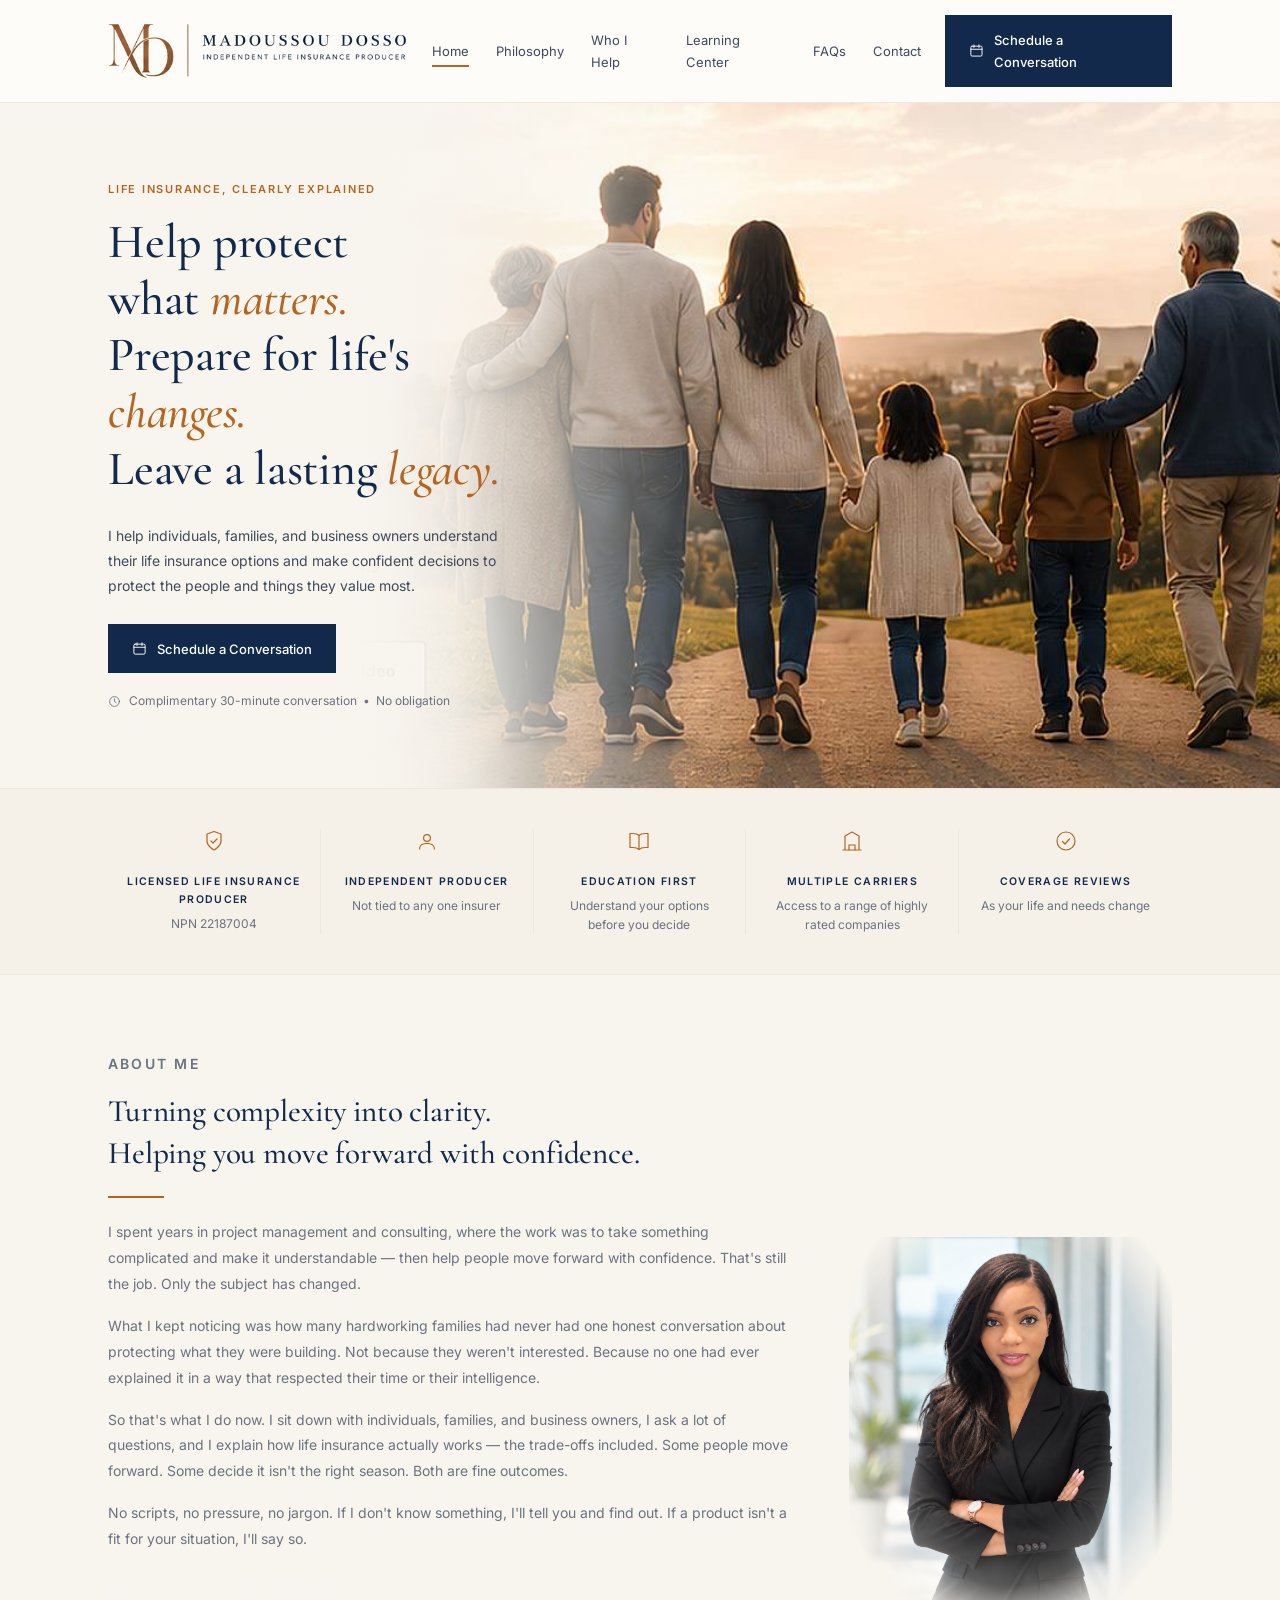
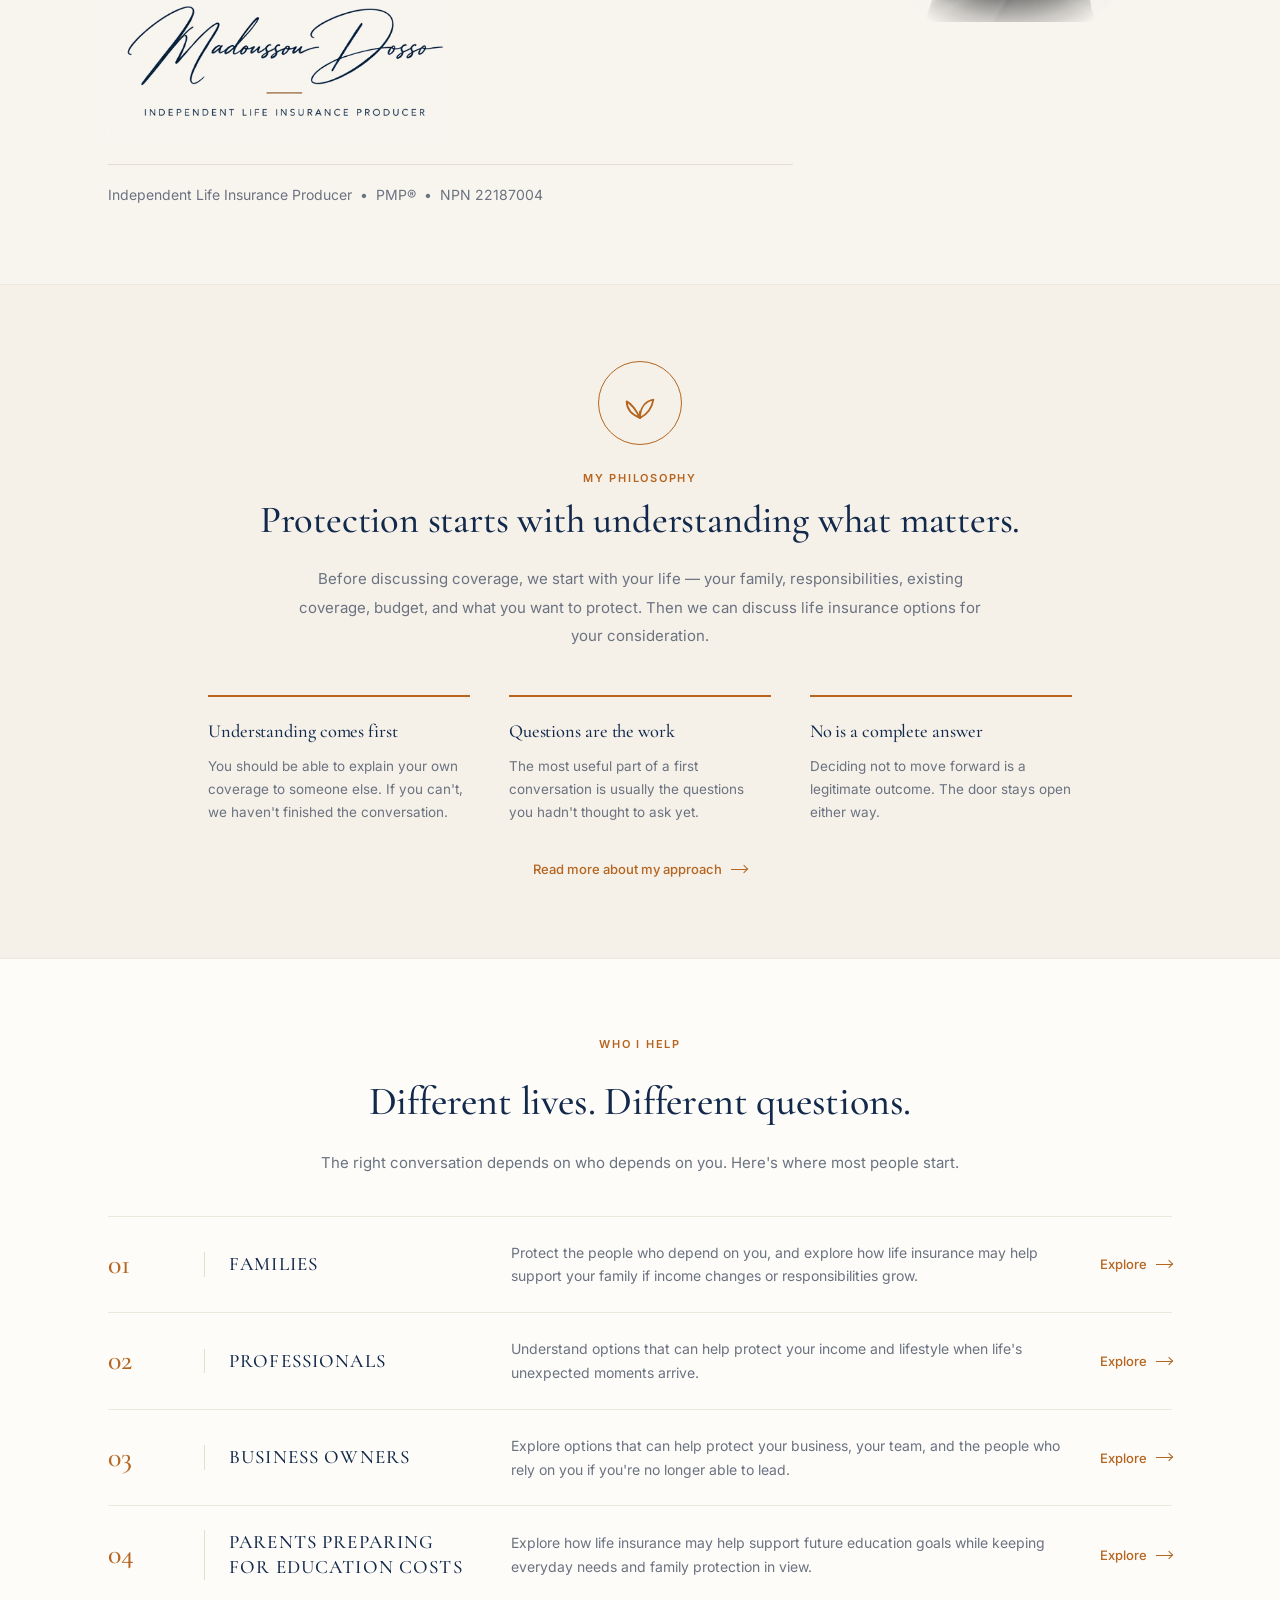
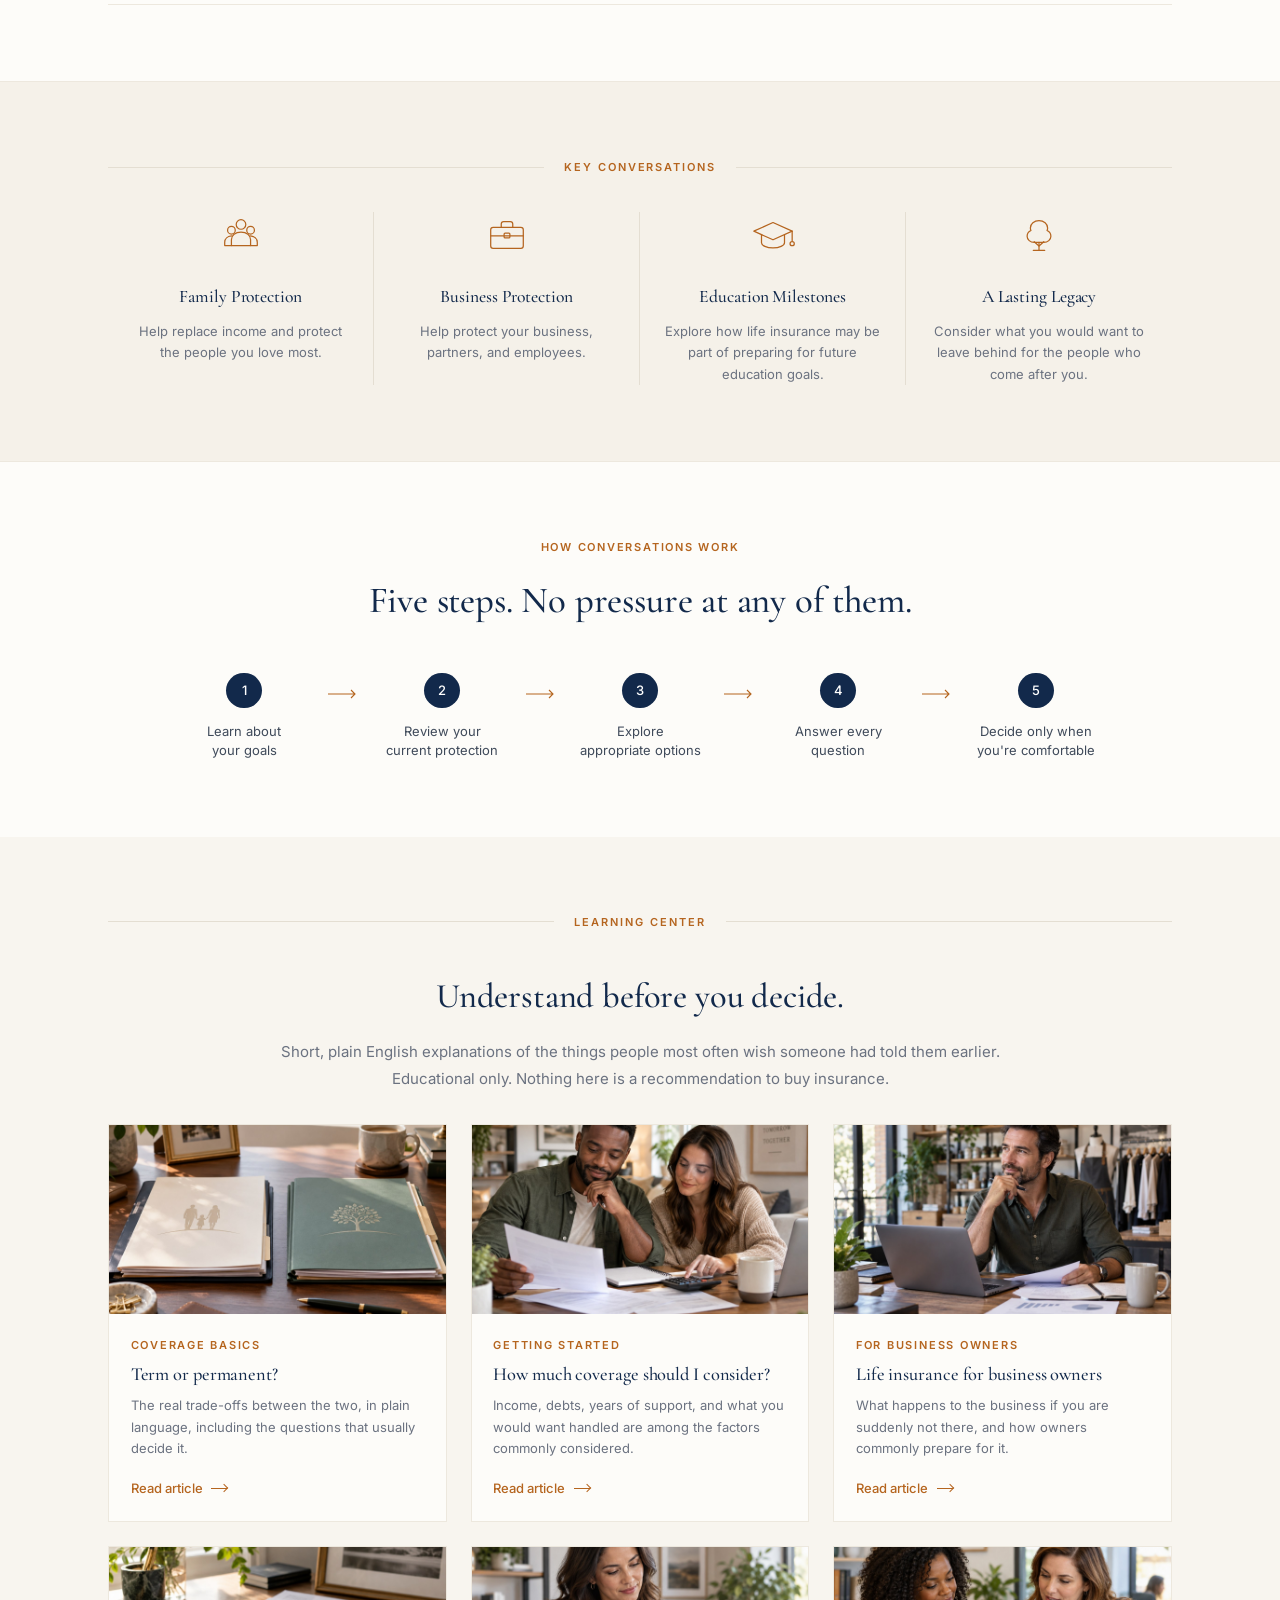
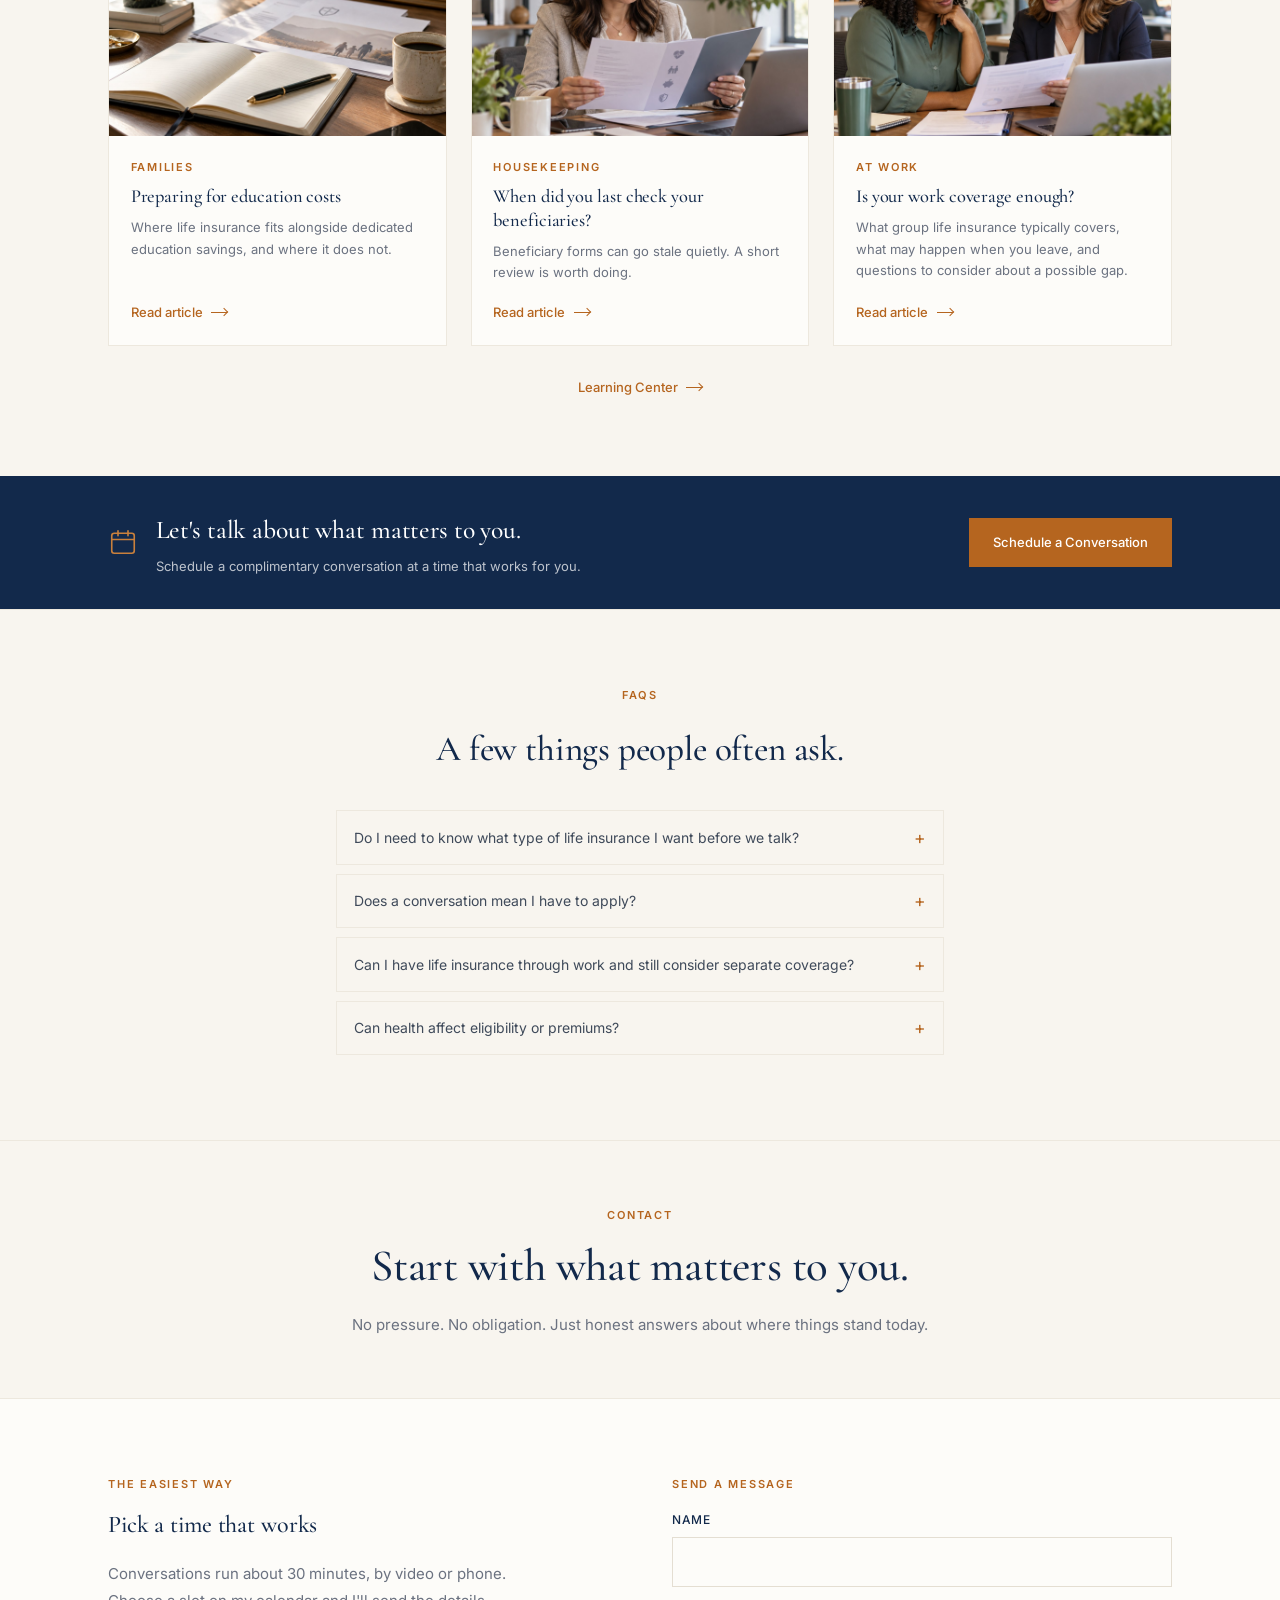
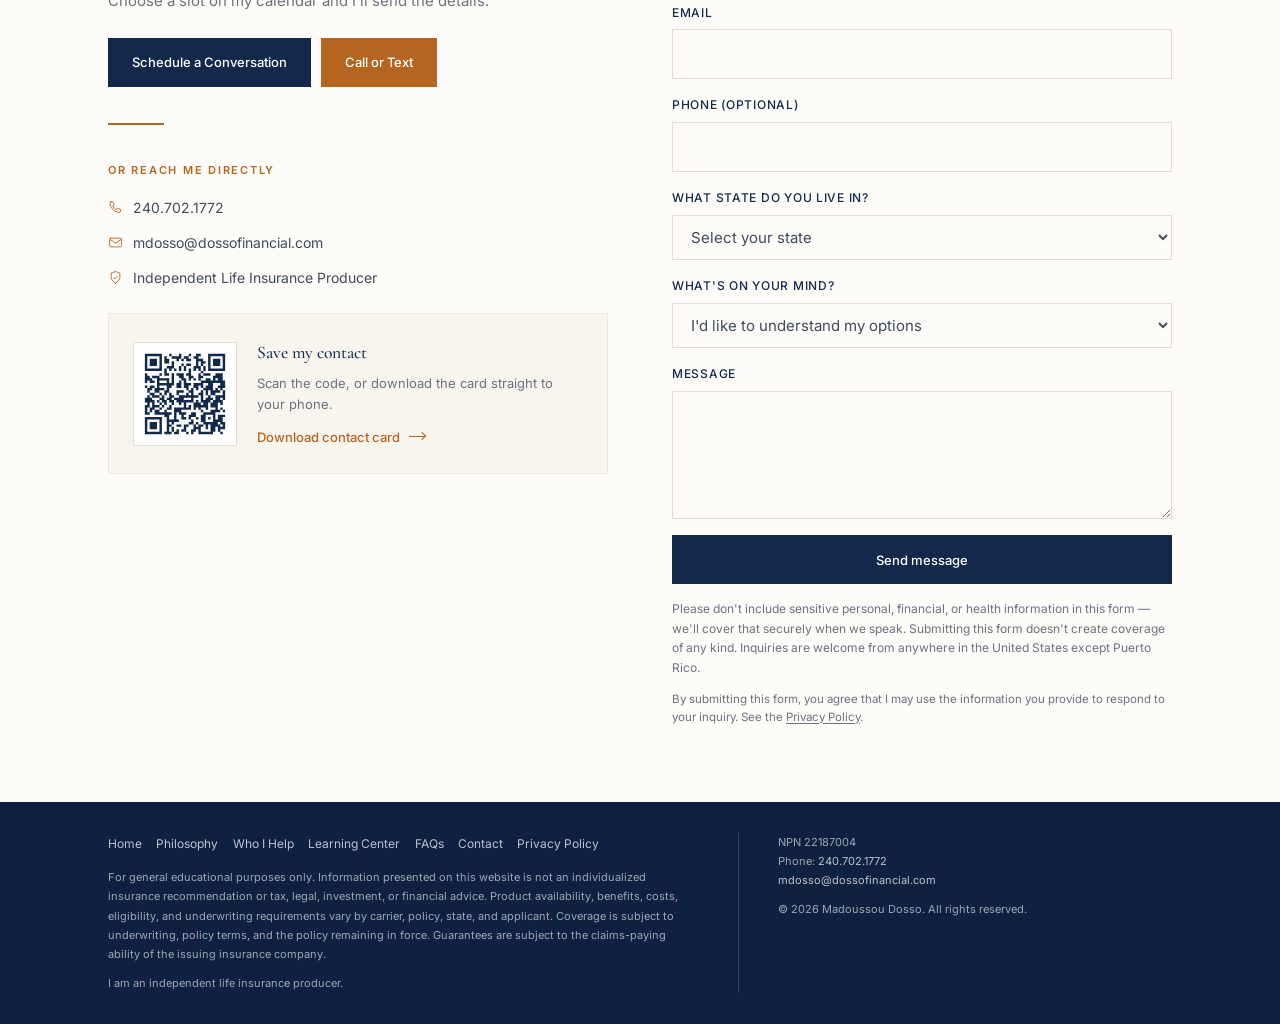
==== index.html @ ab8f0cbb "Publish finalized Dosso Financial site" ====
<!DOCTYPE html>

<html lang="en">
<head>
<meta charset="utf-8"/>
<meta content="width=device-width, initial-scale=1" name="viewport"/>
<title>Madoussou Dosso — Independent Life Insurance Producer</title>
<meta content="Life insurance, clearly explained. Helping individuals, families, and business owners understand their options." name="description"/>
<link href="https://dossofinancial.com/" rel="canonical"/>
<meta content="website" property="og:type"/>
<meta content="Madoussou Dosso — Independent Life Insurance Producer" property="og:title"/>
<meta content="Life insurance, clearly explained. Helping individuals, families, and business owners understand their options." property="og:description"/>
<meta content="https://dossofinancial.com/" property="og:url"/>
<meta content="summary_large_image" name="twitter:card"/>
<link href="https://fonts.googleapis.com" rel="preconnect"/>
<link crossorigin="" href="https://fonts.gstatic.com" rel="preconnect"/>
<link href="https://fonts.googleapis.com/css2?family=Cormorant+Garamond:wght@300;400;500;600&amp;family=Inter:wght@300;400;500;600&amp;display=swap" rel="stylesheet"/>
<style>:root{
  --navy:#12294B; --navy-deep:#0E2140; --navy-soft:#1B3A66;
  --copper:#B5651F; --copper-light:#C9803C; --copper-tint:#F6EDE3;
  --cream:#FDFCF9; --cream-warm:#F8F5EF; --band:#F5F1E9;
  --border:#E4DED2; --border-soft:#EDE8DE;
  --ink:#3F4A5A; --muted:#6B7280;
  --serif:"Cormorant Garamond",Georgia,serif;
  --sans:"Inter",-apple-system,BlinkMacSystemFont,"Segoe UI",Helvetica,Arial,sans-serif;
  --maxw:1160px; --gutter:clamp(1.25rem,4.5vw,3rem);
  --sec:clamp(3rem,6vw,4.75rem);
  --ease:cubic-bezier(.22,.61,.36,1);
}
*,*::before,*::after{box-sizing:border-box}
html{scroll-behavior:smooth;-webkit-text-size-adjust:100%}
body{margin:0;background:var(--cream);color:var(--ink);font-family:var(--sans);
  font-size:15px;line-height:1.7;-webkit-font-smoothing:antialiased;overflow-x:hidden}
img{max-width:100%;display:block}
a{color:inherit;text-decoration:none}
p{margin:0}ul{margin:0;padding:0;list-style:none}
h1,h2,h3{margin:0;font-family:var(--serif);color:var(--navy);font-weight:500;letter-spacing:-.005em}
button{font:inherit;cursor:pointer;border:0;background:none;color:inherit}
.wrap{max-width:var(--maxw);margin:0 auto;padding-inline:var(--gutter)}
.section{padding-block:var(--sec)}
.skip{position:absolute;left:-9999px;z-index:200;background:var(--navy);color:#fff;padding:.85rem 1.25rem;font-size:.85rem}
.skip:focus{left:1rem;top:1rem}
:focus-visible{outline:2px solid var(--copper);outline-offset:3px}

.eyebrow{font-size:.6875rem;font-weight:600;letter-spacing:.16em;text-transform:uppercase;color:var(--copper)}
.eyebrow--c{display:block;text-align:center}
.rule{width:56px;height:2px;background:var(--copper);border:0;margin:1.35rem 0}
.rule--c{margin-inline:auto}
.rule--sm{width:26px;height:1px;margin:.8rem auto .9rem;background:var(--border)}
.lede{color:var(--muted);font-size:.9375rem;line-height:1.8}

.btn{display:inline-flex;align-items:center;justify-content:center;gap:.65rem;padding:.85rem 1.5rem;
  font-size:.8125rem;font-weight:500;transition:background .28s var(--ease),color .28s var(--ease)}
.btn--navy{background:var(--navy);color:#fff}
.btn--navy:hover{background:var(--navy-soft)}
.btn--light{background:var(--cream);color:var(--navy)}
.btn--light:hover{background:#fff}
.btn .arw,.tlink .arw{width:16px;height:1px;background:currentColor;position:relative;transition:width .3s var(--ease)}
.btn .arw::after,.tlink .arw::after{content:"";position:absolute;right:0;top:-3px;width:6px;height:6px;
  border-top:1px solid currentColor;border-right:1px solid currentColor;transform:rotate(45deg)}
.btn:hover .arw{width:24px}
.tlink{display:inline-flex;align-items:center;gap:.55rem;color:var(--copper);font-size:.8125rem;font-weight:500}
.tlink:hover .arw{width:26px}

/* HEADER */
.header{position:sticky;top:0;z-index:100;background:rgba(253,252,249,.95);
  backdrop-filter:saturate(180%) blur(12px);border-bottom:1px solid var(--border-soft)}
.header__inner{display:flex;align-items:center;justify-content:space-between;gap:1.5rem;padding-block:.95rem}
.brand{display:flex;align-items:center;gap:.8rem}
.brand__mark{font-family:var(--serif);font-weight:300;font-size:2.6rem;line-height:.86;
  display:inline-flex;align-items:baseline;color:var(--copper)}
.brand__mark span:last-child{margin-left:-.30em}
.brand__name{font-family:var(--serif);font-size:1.0625rem;font-weight:600;letter-spacing:.1em;
  text-transform:uppercase;color:var(--navy);display:block;line-height:1.15}
.brand__role{font-size:.5rem;letter-spacing:.15em;text-transform:uppercase;color:var(--muted);margin-top:.28rem;display:block}
.brand--selected{display:flex;align-items:center;flex:0 0 auto}
.brand--selected img{width:300px;max-width:31vw;height:auto}

.nav{display:flex;align-items:center;gap:1.7rem}
.nav a{font-size:.8125rem;color:var(--ink);padding-block:.3rem;position:relative}
.nav a::after{content:"";position:absolute;left:0;bottom:0;height:2px;width:0;background:var(--copper);transition:width .28s var(--ease)}
.nav a:hover::after,.nav a[aria-current="page"]::after{width:100%}
.burger{display:none;width:42px;height:42px;align-items:center;justify-content:center}
.burger span{display:block;width:20px;height:1px;background:var(--navy);position:relative}
.burger span::before,.burger span::after{content:"";position:absolute;left:0;width:20px;height:1px;
  background:var(--navy);transition:transform .3s var(--ease),top .3s var(--ease)}
.burger span::before{top:-6px}.burger span::after{top:6px}
.burger[aria-expanded="true"] span{background:transparent}
.burger[aria-expanded="true"] span::before{top:0;transform:rotate(45deg)}
.burger[aria-expanded="true"] span::after{top:0;transform:rotate(-45deg)}
.mobilenav{display:none;padding:1rem var(--gutter) 1.75rem;border-top:1px solid var(--border-soft);background:var(--cream)}
.mobilenav.is-open{display:block}
.mobilenav a{display:block;padding:.8rem 0;border-bottom:1px solid var(--border-soft);font-size:.95rem}
.mobilenav .btn{width:100%;margin-top:1.25rem}

/* HERO */
.hero__inner{max-width:var(--maxw);margin:0 auto;padding:clamp(2.5rem,5vw,4rem) var(--gutter);
  display:grid;grid-template-columns:minmax(0,1fr) minmax(0,1fr);gap:clamp(2rem,4vw,3.5rem);align-items:center}
.hero h1{font-size:clamp(2.15rem,4.2vw,3.05rem);line-height:1.2;font-weight:500;margin-top:1.15rem}
.hero p{color:var(--muted);font-size:.9375rem;line-height:1.8;max-width:32rem}
.hero p + p{margin-top:1rem}
.hero__note{font-size:.75rem;color:var(--muted);margin-top:.9rem}
.hero__media{aspect-ratio:7/5;overflow:hidden;background:var(--band)}
.hero__media img{width:100%;height:100%;object-fit:cover}

/* TRUST STRIP (from the earlier design) */
.trust{background:var(--band);border-block:1px solid var(--border-soft)}
.trust__grid{display:grid;grid-template-columns:repeat(5,1fr);padding-block:clamp(1.75rem,3.5vw,2.5rem)}
.trust__i{text-align:center;padding-inline:1.1rem;border-right:1px solid var(--border-soft)}
.trust__i:last-child{border-right:0}
.trust__i svg{margin:0 auto .75rem;stroke:var(--copper)}
.trust__i h3{font-family:var(--sans);font-size:.6563rem;font-weight:600;letter-spacing:.13em;
  text-transform:uppercase;color:var(--navy);margin-bottom:.4rem}
.trust__i p{font-size:.75rem;color:var(--muted);line-height:1.55}

/* PHILOSOPHY BAND */
.philband{background:var(--band);border-block:1px solid var(--border-soft)}
.philband__inner{display:grid;grid-template-columns:auto minmax(0,1fr) minmax(0,1.15fr);
  gap:clamp(1.25rem,3vw,2.5rem);align-items:center;padding-block:clamp(2rem,4vw,2.75rem)}
.philband__badge{width:74px;height:74px;border:1px solid var(--copper);border-radius:50%;display:grid;place-items:center;flex:none}
.philband__badge svg{stroke:var(--copper)}
.philband h2{font-size:clamp(1.35rem,2.4vw,1.7rem);line-height:1.3}
.philband p{font-size:.875rem;color:var(--ink);line-height:1.75}

/* NUMBERED ROWS */
.rows{text-align:left}
.row{display:grid;grid-template-columns:4.5rem minmax(0,1fr) minmax(0,2fr) auto;gap:1.5rem;
  align-items:center;padding-block:1.5rem;border-top:1px solid var(--border-soft)}
.row:last-child{border-bottom:1px solid var(--border-soft)}
.row__n{font-family:var(--serif);font-size:1.75rem;color:var(--copper);font-weight:500}
.row__t{font-family:var(--serif);font-size:1.1875rem;color:var(--navy);letter-spacing:.06em;
  text-transform:uppercase;font-weight:500;padding-left:1.5rem;border-left:1px solid var(--border);line-height:1.3}
.row__d{font-size:.875rem;color:var(--muted);line-height:1.7}

/* SOLUTION CARDS */
.cards{display:grid;gap:1px;background:var(--border-soft);border:1px solid var(--border-soft)}
.cards--3{grid-template-columns:repeat(3,1fr)}
.cards--4{grid-template-columns:repeat(4,1fr)}
.card{background:var(--cream);padding:1.9rem 1.5rem;text-align:center;transition:background .35s var(--ease)}
.card:hover{background:#fff}
.card svg{stroke:var(--copper);margin:0 auto .9rem}
.card h3{font-size:1.125rem;font-weight:500}
.card p{font-size:.8125rem;color:var(--muted);line-height:1.65}

/* SPLIT */
.split{display:grid;grid-template-columns:minmax(0,1fr) minmax(0,1fr);gap:clamp(2rem,5vw,3.5rem);align-items:center}
.split--narrow{grid-template-columns:minmax(0,.85fr) minmax(0,1.15fr)}
.frame{overflow:hidden;background:var(--band);aspect-ratio:4/5}
.frame--wide{aspect-ratio:5/4}
.frame img{width:100%;height:100%;object-fit:cover;object-position:center top}
.split h2{font-size:clamp(1.6rem,3vw,2.15rem);line-height:1.25;margin-top:.85rem}
.split p{color:var(--muted);font-size:.9375rem;line-height:1.85}
.split p + p{margin-top:1rem}
.sig{margin-top:1.75rem;padding-top:1.2rem;border-top:1px solid var(--border);font-size:.75rem;color:var(--ink);line-height:1.7}

/* STEPS */
.steps{display:flex;align-items:flex-start;justify-content:center;gap:.5rem;flex-wrap:wrap}
.step{flex:0 0 auto;width:9.5rem;text-align:center}
.step__n{width:2.2rem;height:2.2rem;border-radius:50%;background:var(--navy);color:#fff;
  display:grid;place-items:center;margin:0 auto .85rem;font-size:.8125rem;font-weight:500}
.step p{font-size:.8125rem;line-height:1.5}
.step__a{flex:0 0 auto;margin-top:1rem;color:var(--copper)}

/* ARTICLES */
.grid3{display:grid;grid-template-columns:repeat(3,1fr);gap:1.5rem}
.acard{background:var(--cream-warm);border:1px solid var(--border-soft);display:flex;flex-direction:column;
  transition:border-color .3s var(--ease)}
.acard:hover{border-color:var(--copper-light)}
.acard__img{aspect-ratio:16/10;overflow:hidden;background:var(--band)}
.acard__img img{width:100%;height:100%;object-fit:cover}
.acard__b{padding:1.4rem;display:flex;flex-direction:column;flex:1}
.acard__tag{font-size:.625rem;letter-spacing:.16em;text-transform:uppercase;color:var(--copper);margin-bottom:.55rem}
.acard h3{font-size:1.1875rem;line-height:1.3;margin-bottom:.5rem}
.acard p{font-size:.8438rem;color:var(--muted);line-height:1.65;margin-bottom:1.1rem}
.acard .tlink{margin-top:auto}

/* HELP BLOCKS */
.helpblock{display:grid;grid-template-columns:.6fr 1.4fr;gap:clamp(1.5rem,4vw,3rem);
  padding-block:clamp(2rem,4vw,2.75rem);border-bottom:1px solid var(--border-soft)}
.helpblock:last-of-type{border-bottom:0}
.helpblock__h svg{stroke:var(--copper);margin-bottom:.85rem}
.helpblock__h h2{font-size:1.5rem}
.helpblock ul{display:grid;gap:.6rem;margin-top:1.1rem}
.helpblock ul li{display:flex;gap:.65rem;font-size:.875rem;line-height:1.6}
.helpblock ul svg{stroke:var(--copper);flex:none;margin-top:.35rem}
.helpblock > div > p{color:var(--muted);font-size:.9375rem;line-height:1.8}

/* FAQ */
.faq{background:var(--cream-warm);border:1px solid var(--border-soft);margin-bottom:.55rem}
.faq summary{list-style:none;cursor:pointer;padding:.9rem 1.05rem;display:flex;align-items:center;
  justify-content:space-between;gap:1rem;font-size:.875rem}
.faq summary::-webkit-details-marker{display:none}
.faq summary::after{content:"+";color:var(--copper);font-size:1.1rem;line-height:1;flex:none}
.faq[open] summary::after{content:"\2013"}
.faq__b{padding:0 1.05rem 1.05rem;font-size:.8438rem;color:var(--muted);line-height:1.7}
.faqgroup{max-width:44rem;margin:0 auto}
.faqgroup h2{font-size:1.3rem;margin:2rem 0 .9rem}
.faqgroup h2:first-child{margin-top:0}

/* PAGE HEAD */
.pagehead{background:var(--cream-warm);border-bottom:1px solid var(--border-soft);
  padding-block:clamp(2.5rem,5vw,3.75rem);text-align:center}
.pagehead h1{font-size:clamp(1.95rem,3.8vw,2.8rem);line-height:1.2;margin-top:.85rem}
.pagehead .lede{max-width:36rem;margin:1.1rem auto 0}

/* CONTACT */
.contact{display:grid;grid-template-columns:1fr 1fr;gap:clamp(2rem,5vw,4rem)}
.field{display:grid;gap:.4rem;margin-bottom:1rem}
.field label{font-size:.75rem;letter-spacing:.06em;text-transform:uppercase;color:var(--navy);font-weight:500}
.field input,.field select,.field textarea{font:inherit;font-size:.9375rem;padding:.7rem .85rem;
  border:1px solid var(--border);background:var(--cream);color:var(--ink);width:100%;border-radius:0}
.field input:focus,.field select:focus,.field textarea:focus{outline:2px solid var(--copper);border-color:var(--copper)}
.field textarea{min-height:8rem;resize:vertical}
.formnote{font-size:.75rem;color:var(--muted);line-height:1.65;margin-top:.9rem}
.clist li{display:flex;gap:.65rem;align-items:flex-start;font-size:.875rem;margin-bottom:.7rem}
.clist svg{stroke:var(--copper);flex:none;margin-top:.25rem}
.clist a:hover{color:var(--copper)}

/* PRINCIPLES */
.principles{display:grid;grid-template-columns:repeat(2,1fr);gap:1.25rem}
.principle{background:var(--cream-warm);border:1px solid var(--border-soft);padding:1.6rem 1.5rem}
.principle__k{font-size:.6875rem;letter-spacing:.16em;text-transform:uppercase;color:var(--copper);margin-bottom:.55rem}
.principle h3{font-size:1.2rem;margin-bottom:.4rem}
.principle p{font-size:.8438rem;color:var(--muted);line-height:1.7}
.creds{display:grid;gap:.6rem;margin-top:1.4rem}
.creds li{display:flex;gap:.7rem;align-items:flex-start;font-size:.875rem}
.creds svg{stroke:var(--copper);flex:none;margin-top:.3rem}

/* CTA */
.cta{background:var(--navy);color:#fff;position:relative;overflow:hidden}
.cta__leaf{position:absolute;left:-10px;top:50%;transform:translateY(-50%);opacity:.14;stroke:var(--copper-light)}
.cta__inner{display:grid;grid-template-columns:minmax(0,1.15fr) auto minmax(0,.85fr);
  gap:clamp(1.5rem,4vw,3rem);align-items:center;padding-block:clamp(2.25rem,4.5vw,3rem);position:relative;z-index:2}
.cta h2{color:#fff;font-size:clamp(1.6rem,3vw,2.15rem)}
.cta p{font-size:.8438rem;color:rgba(255,255,255,.76);line-height:1.7;margin-top:.75rem;max-width:30rem}
.cta__div{width:1px;height:4rem;background:rgba(255,255,255,.22)}
.cta__right{text-align:center}
.cta__note{font-size:.75rem;color:rgba(255,255,255,.66);margin-top:.85rem}

/* FOOTER */
.footer{background:var(--navy-deep);color:rgba(255,255,255,.6)}
.footer__inner{display:grid;grid-template-columns:minmax(0,1.5fr) auto minmax(0,1fr);
  gap:clamp(1.25rem,3vw,2.5rem);padding-block:1.9rem;font-size:.6875rem;line-height:1.75}
.footer__div{width:1px;background:rgba(255,255,255,.16)}
.footer a{color:rgba(255,255,255,.72)}
.footer a:hover{color:var(--copper-light)}
.footer__nav{display:flex;flex-wrap:wrap;gap:.3rem .9rem;margin-bottom:.9rem;font-size:.75rem}

.reveal{opacity:0;transform:translateY(16px);transition:opacity .8s var(--ease),transform .8s var(--ease)}
.reveal.is-in{opacity:1;transform:none}

@media (max-width:1100px){ .trust__grid{grid-template-columns:repeat(3,1fr);row-gap:1.75rem}
  .trust__i:nth-child(3){border-right:0} }
@media (max-width:1040px){
  .nav,.header__inner > .btn{display:none}
  .burger{display:flex}
  .cards--4{grid-template-columns:repeat(2,1fr)}
  .cards--3{grid-template-columns:repeat(2,1fr)}
  .grid3{grid-template-columns:1fr;max-width:34rem;margin-inline:auto}
}
@media (max-width:860px){
  .hero__inner{grid-template-columns:1fr}
  .philband__inner{grid-template-columns:1fr}
  .philband__badge{display:none}
  .row{grid-template-columns:2.5rem 1fr;row-gap:.5rem}
  .row__t{padding-left:0;border-left:0}
  .row__d,.row .tlink{grid-column:1/-1}
  .split,.split--narrow{grid-template-columns:1fr}
  .frame{aspect-ratio:5/4}
  .helpblock{grid-template-columns:1fr;gap:1.25rem}
  .principles{grid-template-columns:1fr}
  .contact{grid-template-columns:1fr}
  .cta__inner{grid-template-columns:1fr;text-align:center;justify-items:center}
  .cta__div{width:4rem;height:1px}
  .cta p{margin-inline:auto}
  .footer__inner{grid-template-columns:1fr}
  .footer__div{display:none}
  .trust__grid{grid-template-columns:repeat(2,1fr)}
  .trust__i{border-right:0;text-align:left;padding-inline:0}
  .trust__i svg{margin-inline:0}
}
@media (max-width:560px){
  .cards--4,.cards--3{grid-template-columns:1fr}
  .steps{flex-direction:column;align-items:center}
  .step{width:100%;max-width:16rem}
  .step__a{transform:rotate(90deg);margin-block:.3rem}
}
@media (prefers-reduced-motion:reduce){
  html{scroll-behavior:auto}
  *,*::before,*::after{transition-duration:.01ms!important}
  .reveal{opacity:1;transform:none}
}

/* ==========================================================
   FULL-BLEED HERO WITH BACKGROUND PHOTO
   ========================================================== */
.hero{position:relative;isolation:isolate;background:var(--navy)}
.hero__bg{position:absolute;inset:0;z-index:-2;overflow:hidden}
.hero__bg img{width:100%;height:100%;object-fit:cover;object-position:center 30%}
.hero::after{content:"";position:absolute;inset:0;z-index:-1;
  background:linear-gradient(100deg,rgba(14,33,64,.94) 0%,rgba(14,33,64,.88) 42%,rgba(14,33,64,.62) 72%,rgba(14,33,64,.5) 100%)}
.hero__inner{display:grid;grid-template-columns:minmax(0,1.35fr) minmax(0,.65fr);
  gap:clamp(2rem,4vw,3.5rem);align-items:center;
  padding-block:clamp(3.25rem,7vw,5.5rem)}
.hero h1{color:#fff;font-size:clamp(2.1rem,4.4vw,3.2rem);line-height:1.18;font-weight:500}
.hero h1 em{font-style:italic;color:var(--copper-light);font-weight:400}
.eyebrow--onnavy{color:var(--copper-light)}
.star{color:var(--copper-light);font-size:1rem;letter-spacing:.3em;margin:1.35rem 0}
.star--c{text-align:center}
.hero__sub{color:rgba(255,255,255,.84);font-size:.9375rem;line-height:1.8;max-width:34rem}
.hero__actions{display:flex;flex-wrap:wrap;gap:.65rem;margin-top:1.9rem}
.btn--copper{background:var(--copper);color:#fff}
.btn--copper:hover{background:var(--copper-light)}
.btn--outline{border:1px solid rgba(255,255,255,.45);color:#fff}
.btn--outline:hover{background:rgba(255,255,255,.12);border-color:#fff}
.hero__note{font-size:.75rem;color:rgba(255,255,255,.66);margin-top:1rem}
.hero__portrait{position:relative}
.hero__portrait img{width:100%;aspect-ratio:4/5;object-fit:cover;object-position:center top;
  border:1px solid rgba(201,128,60,.5)}
.hero__portrait::after{content:"";position:absolute;inset:12px -12px -12px 12px;
  border:1px solid rgba(201,128,60,.35);z-index:-1}

/* PERSONAL WELCOME */
.welcome{background:var(--cream);text-align:center}
.welcome h2{font-size:clamp(1.6rem,3.2vw,2.3rem);margin-top:.8rem}
.welcome__body{max-width:44rem;margin:1.5rem auto 0;text-align:left}
.welcome__body p{color:var(--muted);font-size:.9375rem;line-height:1.85}
.welcome__body p + p{margin-top:1.05rem}
.welcome__body strong{color:var(--navy);font-weight:600}
.welcome__sig{margin-top:1.75rem;padding-top:1.2rem;border-top:1px solid var(--border);
  font-family:var(--serif);font-size:1.35rem;color:var(--navy)}
.welcome__sig span{display:block;font-family:var(--sans);font-size:.75rem;color:var(--muted);
  letter-spacing:.02em;margin-top:.4rem}

/* CONTACT CARD */
.vcard{background:var(--cream-warm);border:1px solid var(--border-soft);padding:1.5rem;
  display:grid;grid-template-columns:auto 1fr;gap:1.25rem;align-items:center;margin-top:1.5rem}
.vcard__qr{width:104px;height:104px;background:#fff;border:1px solid var(--border);padding:6px}
.vcard__qr img{width:100%;height:100%}
.vcard h3{font-size:1.1rem;margin-bottom:.3rem}
.vcard p{font-size:.8125rem;color:var(--muted);line-height:1.6}
.vcard .tlink{margin-top:.7rem}

@media (max-width:860px){
  .hero__inner{grid-template-columns:1fr}
  .hero__portrait{max-width:16rem}
  .hero::after{background:linear-gradient(180deg,rgba(14,33,64,.92) 0%,rgba(14,33,64,.86) 60%,rgba(14,33,64,.8) 100%)}
  .hero__actions .btn{flex:1 1 auto;justify-content:center}
  .vcard{grid-template-columns:1fr;justify-items:center;text-align:center}
}

/* ==========================================================
   HERO 2 — photo right, blended into cream on the left
   ========================================================== */
.hero2{position:relative;background:var(--cream-warm);overflow:hidden;isolation:isolate}
.hero2__media{position:absolute;inset:0 0 0 auto;width:72%;z-index:0}
.hero2__media img{width:100%;height:100%;object-fit:cover;object-position:24% center}
.hero2__media::after{content:"";position:absolute;inset:0;
  background:linear-gradient(90deg,var(--cream-warm) 0%,rgba(248,245,239,.88) 10%,rgba(248,245,239,.58) 22%,rgba(248,245,239,.24) 34%,rgba(248,245,239,.07) 43%,rgba(248,245,239,0) 50%)}
.hero2__inner{position:relative;z-index:1;display:grid;grid-template-columns:minmax(0,.52fr) minmax(0,.48fr);
  padding-block:clamp(3rem,6vw,5rem);align-items:center}
.hero2__copy{max-width:30rem}
.hero2 h1{font-size:clamp(2.1rem,4.1vw,3rem);line-height:1.18;font-weight:500;margin-top:1rem}
.hero2 h1 em{font-style:italic;color:var(--copper);font-weight:500}
.hero2__sub{color:var(--ink);font-size:.875rem;line-height:1.8;max-width:25rem;margin-top:1.6rem}
.hero2__actions{margin-top:1.6rem}
.hero2__note{display:flex;align-items:center;gap:.5rem;font-size:.75rem;color:var(--muted);margin-top:1.1rem}
.hero2__note svg{stroke:var(--muted);flex:none}

/* ABOUT — portrait held to about a third */
.about{background:var(--cream-warm)}
.about__grid{display:grid;grid-template-columns:minmax(0,.68fr) minmax(0,.32fr);
  gap:clamp(2rem,4.5vw,3.5rem);align-items:center}
.about__portrait{position:relative}
.about__portrait img{width:100%;aspect-ratio:4/5;object-fit:cover;object-position:center 18%}
.about h2{font-size:clamp(1.45rem,2.7vw,1.95rem);line-height:1.35;font-weight:500;margin-top:.8rem}
.about p{color:var(--muted);font-size:.875rem;line-height:1.85}
.about p + p{margin-top:1rem}
.about__cred{margin-top:1.5rem;padding-top:1.1rem;border-top:1px solid var(--border);
  font-size:.75rem;color:var(--ink)}
.about__signature{margin-top:1.45rem;max-width:340px}
.about__signature img{width:100%;height:auto}


/* KEY CONVERSATIONS */
.keyconv{background:var(--band);border-block:1px solid var(--border-soft)}
.keyconv__label{display:flex;align-items:center;gap:1.25rem;margin-bottom:2.25rem}
.keyconv__label::before,.keyconv__label::after{content:"";height:1px;background:var(--border);flex:1}
.keyconv__label span{font-size:.6875rem;font-weight:600;letter-spacing:.18em;text-transform:uppercase;color:var(--copper)}
.keyconv__grid{display:grid;grid-template-columns:repeat(4,1fr)}
.keyconv__i{text-align:center;padding-inline:1.35rem;border-right:1px solid var(--border)}
.keyconv__i:last-child{border-right:0}
.keyconv__i svg{stroke:var(--copper);margin:0 auto 1rem;fill:none}
.keyconv__i h3{font-size:1.1rem;font-weight:500;margin-bottom:.55rem}
.keyconv__i p{font-size:.8125rem;color:var(--muted);line-height:1.65}

/* EDITORIAL CARDS */
.learncards{background:var(--cream-warm)}
.ecard{background:var(--cream);border:1px solid var(--border-soft);display:flex;flex-direction:column;
  transition:border-color .3s var(--ease),transform .35s var(--ease)}
.ecard:hover{border-color:var(--copper-light);transform:translateY(-3px)}
.ecard__img{aspect-ratio:16/9;overflow:hidden;background:var(--band)}
.ecard__img img{width:100%;height:100%;object-fit:cover}
.ecard__b{padding:1.35rem;display:flex;flex-direction:column;flex:1}
.ecard h3{font-size:1.15rem;font-weight:500;margin-bottom:.5rem;line-height:1.3}
.ecard p{font-size:.8125rem;color:var(--muted);line-height:1.65;margin-bottom:1.1rem}
.ecard .tlink{margin-top:auto}

/* NAVY CTA BAND */
.ctaband{background:var(--navy);color:#fff}
.ctaband__inner{display:flex;align-items:center;justify-content:space-between;gap:1.75rem;
  padding-block:clamp(1.5rem,3vw,2rem);flex-wrap:wrap}
.ctaband__l{display:flex;align-items:center;gap:1.1rem}
.ctaband__l svg{stroke:var(--copper-light);flex:none}
.ctaband h2{color:#fff;font-size:clamp(1.25rem,2.3vw,1.6rem);font-weight:500}
.ctaband p{font-size:.8125rem;color:rgba(255,255,255,.72);margin-top:.25rem}

@media (max-width:1040px){ .keyconv__grid{grid-template-columns:repeat(2,1fr);row-gap:2.25rem}
  .keyconv__i:nth-child(2){border-right:0} }
@media (max-width:860px){
  /* stack copy above photo; hero2 must be a flex container for order to apply */
  .hero2{display:flex;flex-direction:column}
  .hero2__media{position:relative;width:auto;aspect-ratio:16/10;order:2;margin-inline:0}
  .hero2__media::after{background:linear-gradient(0deg,var(--cream-warm) 0%,rgba(248,245,239,.5) 30%,rgba(248,245,239,0) 65%)}
  .hero2__inner{order:1;grid-template-columns:1fr;display:block;padding-bottom:2rem}
  .hero2__copy{max-width:none}
  .about__grid{grid-template-columns:1fr;gap:1.75rem}
  .about__portrait{max-width:17rem}
  .ctaband__inner{justify-content:center;text-align:center}
  .ctaband__l{flex-direction:column;text-align:center}
}
@media (max-width:560px){ .keyconv__grid{grid-template-columns:1fr;row-gap:2rem}
  .keyconv__i{border-right:0;padding-inline:0} }


/* ==========================================================
   SOFT-EDGED PORTRAIT — fades to nothing on all four sides.
   Radii stay under 50% of the box so the mask actually reaches
   transparent at the edges (a larger ellipse leaves hard sides).
   ========================================================== */
.about__portrait img{
  -webkit-mask-image:radial-gradient(58% 62% at 50% 44%,
    #000 50%, rgba(0,0,0,.72) 75%, rgba(0,0,0,.22) 90%, rgba(0,0,0,0) 100%);
  mask-image:radial-gradient(58% 62% at 50% 44%,
    #000 50%, rgba(0,0,0,.72) 75%, rgba(0,0,0,.22) 90%, rgba(0,0,0,0) 100%);
  -webkit-mask-repeat:no-repeat;mask-repeat:no-repeat;
  -webkit-mask-size:100% 100%;mask-size:100% 100%;
  border:0;
}
.about__portrait{overflow:visible}
.hero__portrait img{border:0}
.hero__portrait::after{display:none}


/* ==========================================================
   PHILOSOPHY — a full section rather than a thin strip
   ========================================================== */
#philosophy img{display:none!important}
.philosophy2{background:var(--band);border-block:1px solid var(--border-soft);text-align:center}
.philosophy2__in{max-width:60rem;margin:0 auto}
.philosophy2__badge{width:84px;height:84px;border:1px solid var(--copper);border-radius:50%;
  display:grid;place-items:center;margin:0 auto 1.5rem}
.philosophy2__badge svg{stroke:var(--copper)}
.philosophy2 h2{font-size:clamp(1.7rem,3.2vw,2.4rem);line-height:1.25;margin-top:.5rem}
.philosophy2__lead{max-width:44rem;margin:1.35rem auto 0;color:var(--muted);
  font-size:.9375rem;line-height:1.9}
.philosophy2__cols{display:grid;grid-template-columns:repeat(3,1fr);gap:clamp(1.5rem,3vw,2.5rem);
  margin-top:2.75rem;text-align:left}
.philosophy2__cols > div{border-top:2px solid var(--copper);padding-top:1.2rem}
.philosophy2__cols h3{font-size:1.15rem;margin-bottom:.5rem}
.philosophy2__cols p{font-size:.8438rem;color:var(--muted);line-height:1.7}

@media (max-width:860px){
  .philosophy2__cols{grid-template-columns:1fr;gap:1.5rem;margin-top:2rem}
  .about__grid{grid-template-columns:1fr}
  .about__portrait{max-width:17rem;margin-inline:auto}
}

/* ==========================================================
   ARTICLE MODAL (Learning Center)
   ========================================================== */
button.acard{font:inherit;text-align:left;cursor:pointer;width:100%;border:1px solid var(--border-soft);
  background:var(--cream-warm)}
.modal{position:fixed;inset:0;z-index:200;display:none;align-items:center;justify-content:center;
  padding:1.25rem;background:rgba(14,33,64,.66)}
.modal.is-open{display:flex}
.modal__card{background:var(--cream);max-width:38rem;width:100%;max-height:86vh;overflow:auto;
  padding:clamp(1.5rem,4vw,2.5rem);position:relative;border-top:3px solid var(--copper)}
.modal__close{position:absolute;top:.6rem;right:.8rem;font-size:1.6rem;line-height:1;color:var(--muted);
  width:2.5rem;height:2.5rem}
.modal__close:hover{color:var(--navy)}
.modal__card h3{font-size:clamp(1.35rem,3vw,1.7rem);margin-bottom:.4rem;line-height:1.25}
.modal__card .eyebrow{margin-bottom:.9rem}
.modal__card p{font-size:.9375rem;color:var(--muted);line-height:1.85;margin-top:.9rem}
.modal__card ul{margin-top:1.1rem;display:grid;gap:.55rem;list-style:none;padding:0}
.modal__card li{display:flex;gap:.65rem;font-size:.875rem;line-height:1.7;color:var(--ink)}
.modal__card li::before{content:"";width:5px;height:5px;background:var(--copper);border-radius:50%;
  flex:none;margin-top:.65rem}
.modal__note{margin-top:1.6rem;padding-top:1rem;border-top:1px solid var(--border);
  font-size:.75rem;color:var(--muted);line-height:1.7}
.modal__cta{margin-top:1.4rem;display:flex;flex-wrap:wrap;gap:.75rem}

/* FINAL REVIEW: preserve the newly supplied About portrait exactly; only page-level fading is applied. */
.about__portrait img{aspect-ratio:auto!important;height:auto!important;object-fit:contain!important;object-position:center!important;border:0!important;}
.about__portrait{background:transparent!important;border:0!important;box-shadow:none!important;}

#form-success{display:none;margin:0 0 1rem;padding:.85rem 1rem;background:var(--copper-tint);border-left:3px solid var(--copper);color:var(--navy);font-size:.84rem;line-height:1.55}
</style>
<noscript><style>.reveal{opacity:1!important;transform:none!important}</style></noscript>
</head>
<body id="top">
<a class="skip" href="#main">Skip to content</a>
<header class="header">
<div class="wrap header__inner">
<a aria-label="Madoussou Dosso, home" class="brand brand--selected" href="#top">
<img alt="Madoussou Dosso, Independent Life Insurance Producer" src="[data-uri]"/>
</a>
<nav aria-label="Primary" class="nav">
<a aria-current="page" href="#top">Home</a>
<a href="#philosophy">Philosophy</a>
<a href="#who-i-help">Who I Help</a>
<a href="#learning">Learning Center</a>
<a href="#faqs-preview">FAQs</a>
<a href="#contact-preview">Contact</a>
</nav>
<a class="btn btn--navy" href="https://calendly.com/mdosso-zoom--meeting-with-madoussou-dosso" rel="noopener" target="_blank"><svg fill="none" height="15" stroke="currentColor" stroke-linecap="round" stroke-width="1.5" viewbox="0 0 24 24" width="15"><rect height="16" rx="2" width="18" x="3" y="5"></rect><path d="M3 10h18M8 3v4M16 3v4"></path></svg> Schedule a Conversation</a>
<button aria-controls="mobilenav" aria-expanded="false" aria-label="Open menu" class="burger" id="burger"><span></span></button>
</div>
<div class="mobilenav" id="mobilenav">
<a href="#top">Home</a>
<a href="#philosophy">Philosophy</a>
<a href="#who-i-help">Who I Help</a>
<a href="#learning">Learning Center</a>
<a href="#faqs-preview">FAQs</a>
<a href="#contact-preview">Contact</a>
<a class="btn btn--navy" href="https://calendly.com/mdosso-zoom--meeting-with-madoussou-dosso" rel="noopener" target="_blank">Schedule a Conversation</a>
</div>
</header>
<main id="main">
<!-- ============ HERO ============
     IMAGE PLACEHOLDER: hero photo is a low-res crop from the mockup and is
     AI-generated. Replace with a licensed multigenerational-family-from-behind
     photograph before launch. -->
<section class="hero2">
<div aria-hidden="true" class="hero2__media"><img alt="" src="[data-uri]"/></div>
<div class="wrap hero2__inner">
<div class="hero2__copy reveal">
<p class="eyebrow">Life insurance, clearly explained</p>
<h1>Help protect<br/>what <em>matters.</em><br/>Prepare for life's<br/><em>changes.</em><br/>Leave a lasting <em>legacy.</em></h1>
<p class="hero2__sub">I help individuals, families, and business owners understand their life insurance options and make confident decisions to protect the people and things they value most.</p>
<div class="hero2__actions">
<a class="btn btn--navy" href="https://calendly.com/mdosso-zoom--meeting-with-madoussou-dosso" rel="noopener" target="_blank"><svg fill="none" height="15" stroke="currentColor" stroke-linecap="round" stroke-width="1.5" viewbox="0 0 24 24" width="15"><rect height="16" rx="2" width="18" x="3" y="5"></rect><path d="M3 10h18M8 3v4M16 3v4"></path></svg> Schedule a Conversation</a>
</div>
<p class="hero2__note">
<svg aria-hidden="true" fill="none" height="13" stroke="currentColor" stroke-linecap="round" stroke-width="1.6" viewbox="0 0 24 24" width="13"><circle cx="12" cy="12" r="9"></circle><path d="M12 7v5l3 2"></path></svg>
        Complimentary 30-minute conversation  •  No obligation
      </p>
</div>
</div>
</section>
<section aria-label="Credentials" class="trust">
<div class="wrap trust__grid">
<div class="trust__i reveal">
<svg fill="none" height="24" stroke-linecap="round" stroke-linejoin="round" stroke-width="1.2" viewbox="0 0 24 24" width="24"><path d="M12 21s7-3.5 7-9V5l-7-2.5L5 5v7c0 5.5 7 9 7 9z"></path><path d="m9 12 2 2 4-4"></path></svg>
<h3>Licensed Life Insurance Producer</h3><p>NPN 22187004</p>
</div>
<div class="trust__i reveal">
<svg fill="none" height="24" stroke-linecap="round" stroke-linejoin="round" stroke-width="1.2" viewbox="0 0 24 24" width="24"><circle cx="12" cy="9" r="3.4"></circle><path d="M4.5 20c0-3.6 3.4-5.6 7.5-5.6s7.5 2 7.5 5.6"></path></svg>
<h3>Independent producer</h3><p>Not tied to any one insurer</p>
</div>
<div class="trust__i reveal">
<svg fill="none" height="24" stroke-linecap="round" stroke-linejoin="round" stroke-width="1.2" viewbox="0 0 24 24" width="24"><path d="M12 6.5S10 4.5 6 4.5H3v14h3c4 0 6 2 6 2s2-2 6-2h3v-14h-3c-4 0-6 2-6 2z"></path><path d="M12 6.5v14"></path></svg>
<h3>Education first</h3><p>Understand your options before you decide</p>
</div>
<div class="trust__i reveal">
<svg fill="none" height="24" stroke-linecap="round" stroke-linejoin="round" stroke-width="1.2" viewbox="0 0 24 24" width="24"><path d="M3 21h18M5 21V7l7-4 7 4v14"></path><path d="M9 21v-5h6v5"></path></svg>
<h3>Multiple carriers</h3><p>Access to a range of highly rated companies</p>
</div>
<div class="trust__i reveal">
<svg fill="none" height="24" stroke-linecap="round" stroke-linejoin="round" stroke-width="1.2" viewbox="0 0 24 24" width="24"><circle cx="12" cy="12" r="9"></circle><path d="m8.5 12.5 2.5 2.5 4.5-5"></path></svg>
<h3>Coverage reviews</h3><p>As your life and needs change</p>
</div>
</div>
</section>
<!-- ============ ABOUT ME ============ -->
<section class="section about">
<div class="wrap about__grid">
<div class="reveal">
<p class="eyebrow">About Me</p>
<h2>Turning complexity into clarity.<br/>Helping you move forward with confidence.</h2>
<hr class="rule"/>
<p>I spent years in project management and consulting, where the work was to take something complicated and make it understandable — then help people move forward with confidence. That's still the job. Only the subject has changed.</p>
<p>What I kept noticing was how many hardworking families had never had one honest conversation about protecting what they were building. Not because they weren't interested. Because no one had ever explained it in a way that respected their time or their intelligence.</p>
<p>So that's what I do now. I sit down with individuals, families, and business owners, I ask a lot of questions, and I explain how life insurance actually works — the trade-offs included. Some people move forward. Some decide it isn't the right season. Both are fine outcomes.</p>
<p>No scripts, no pressure, no jargon. If I don't know something, I'll tell you and find out. If a product isn't a fit for your situation, I'll say so.</p>
<div class="about__signature"><img alt="Madoussou Dosso signature" src="[data-uri]"/></div>
<p class="about__cred">Independent Life Insurance Producer  •  PMP®  •  NPN 22187004</p>
</div>
<div class="about__portrait reveal">
<img alt="Madoussou Dosso, Independent Life Insurance Producer" src="[data-uri]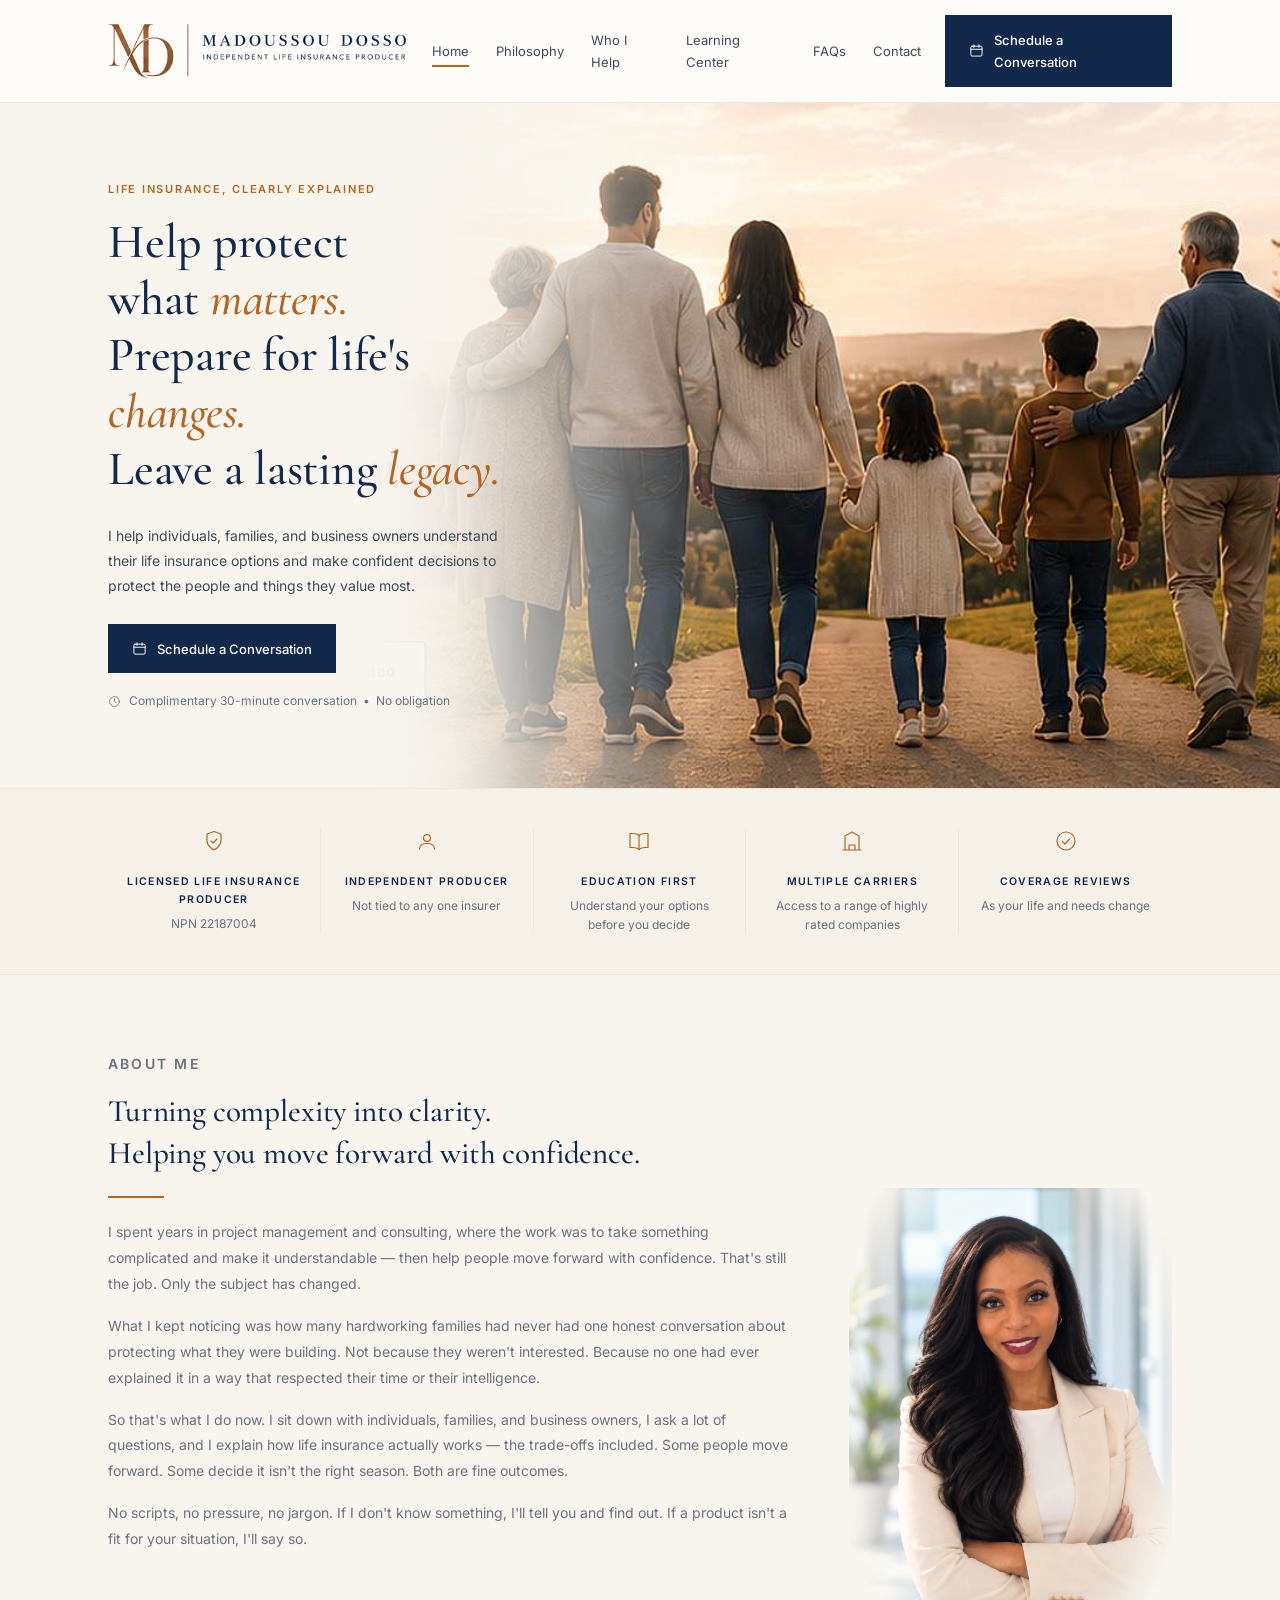
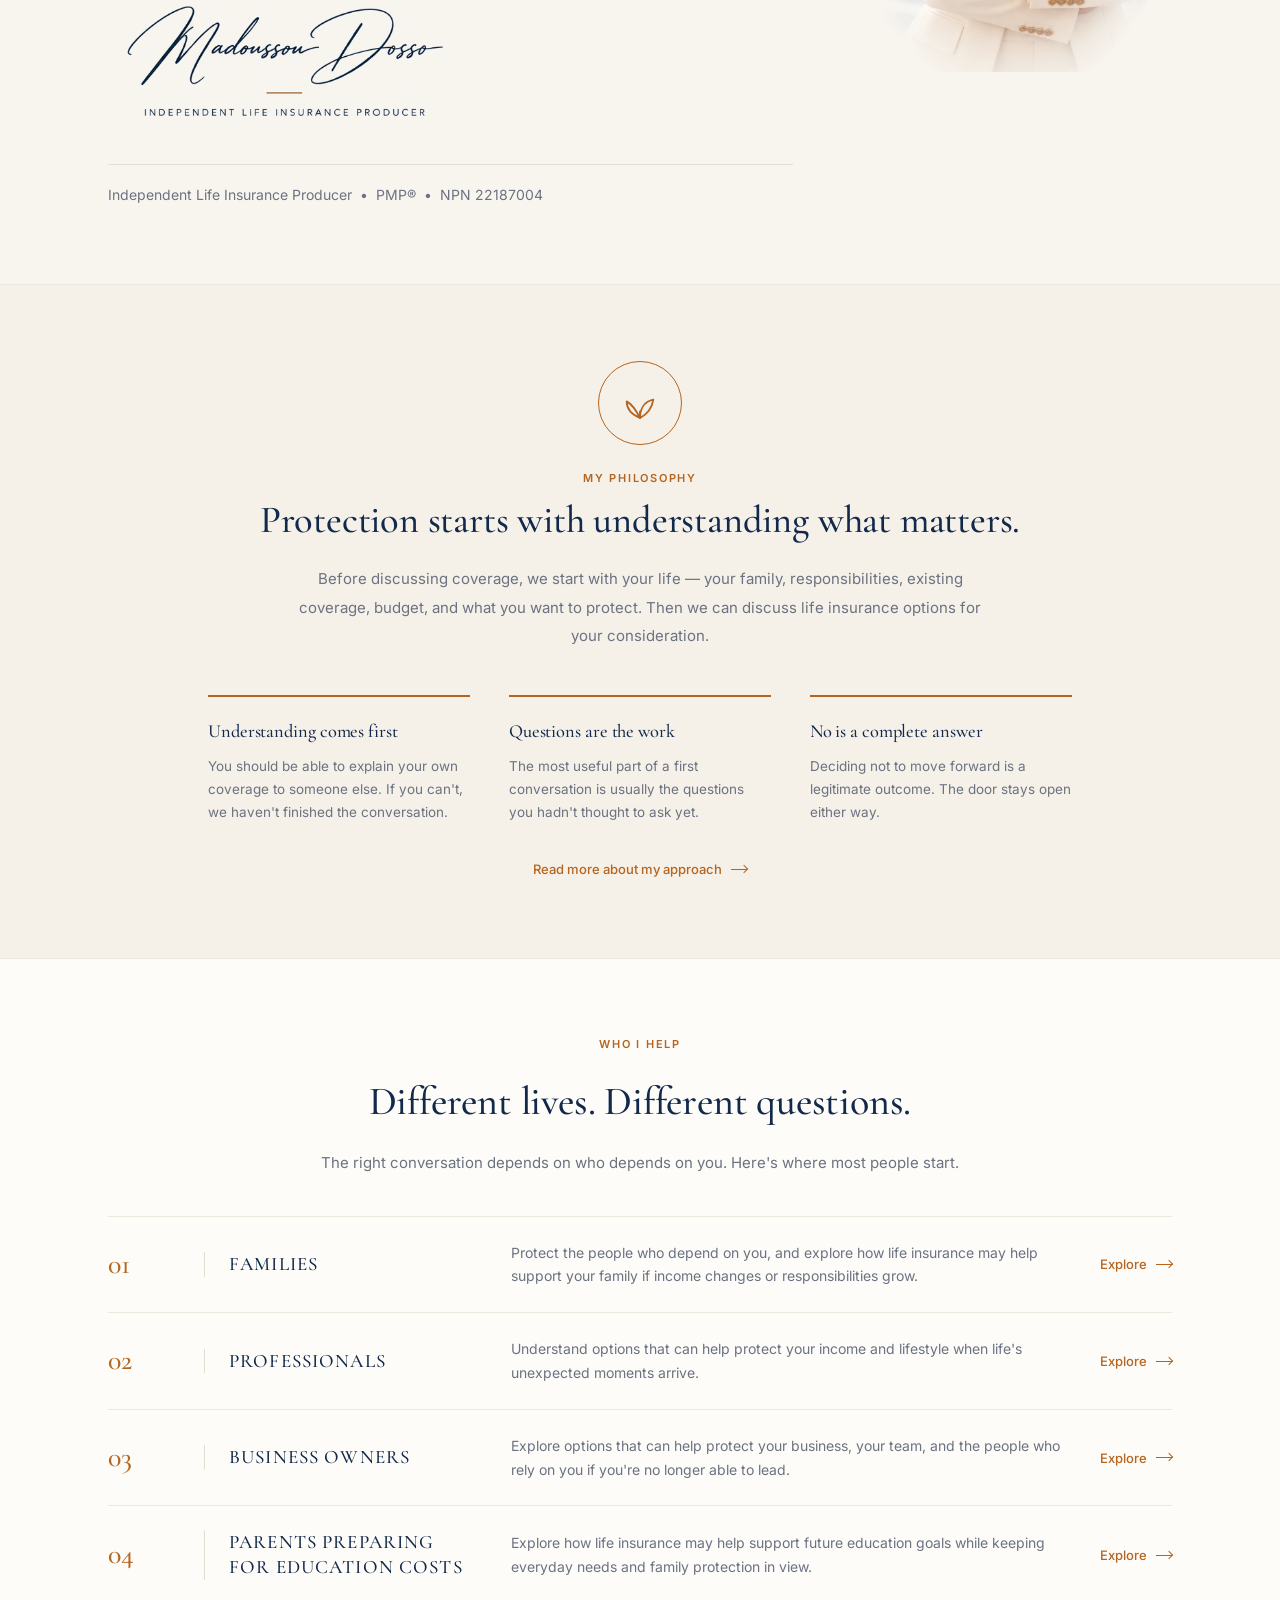
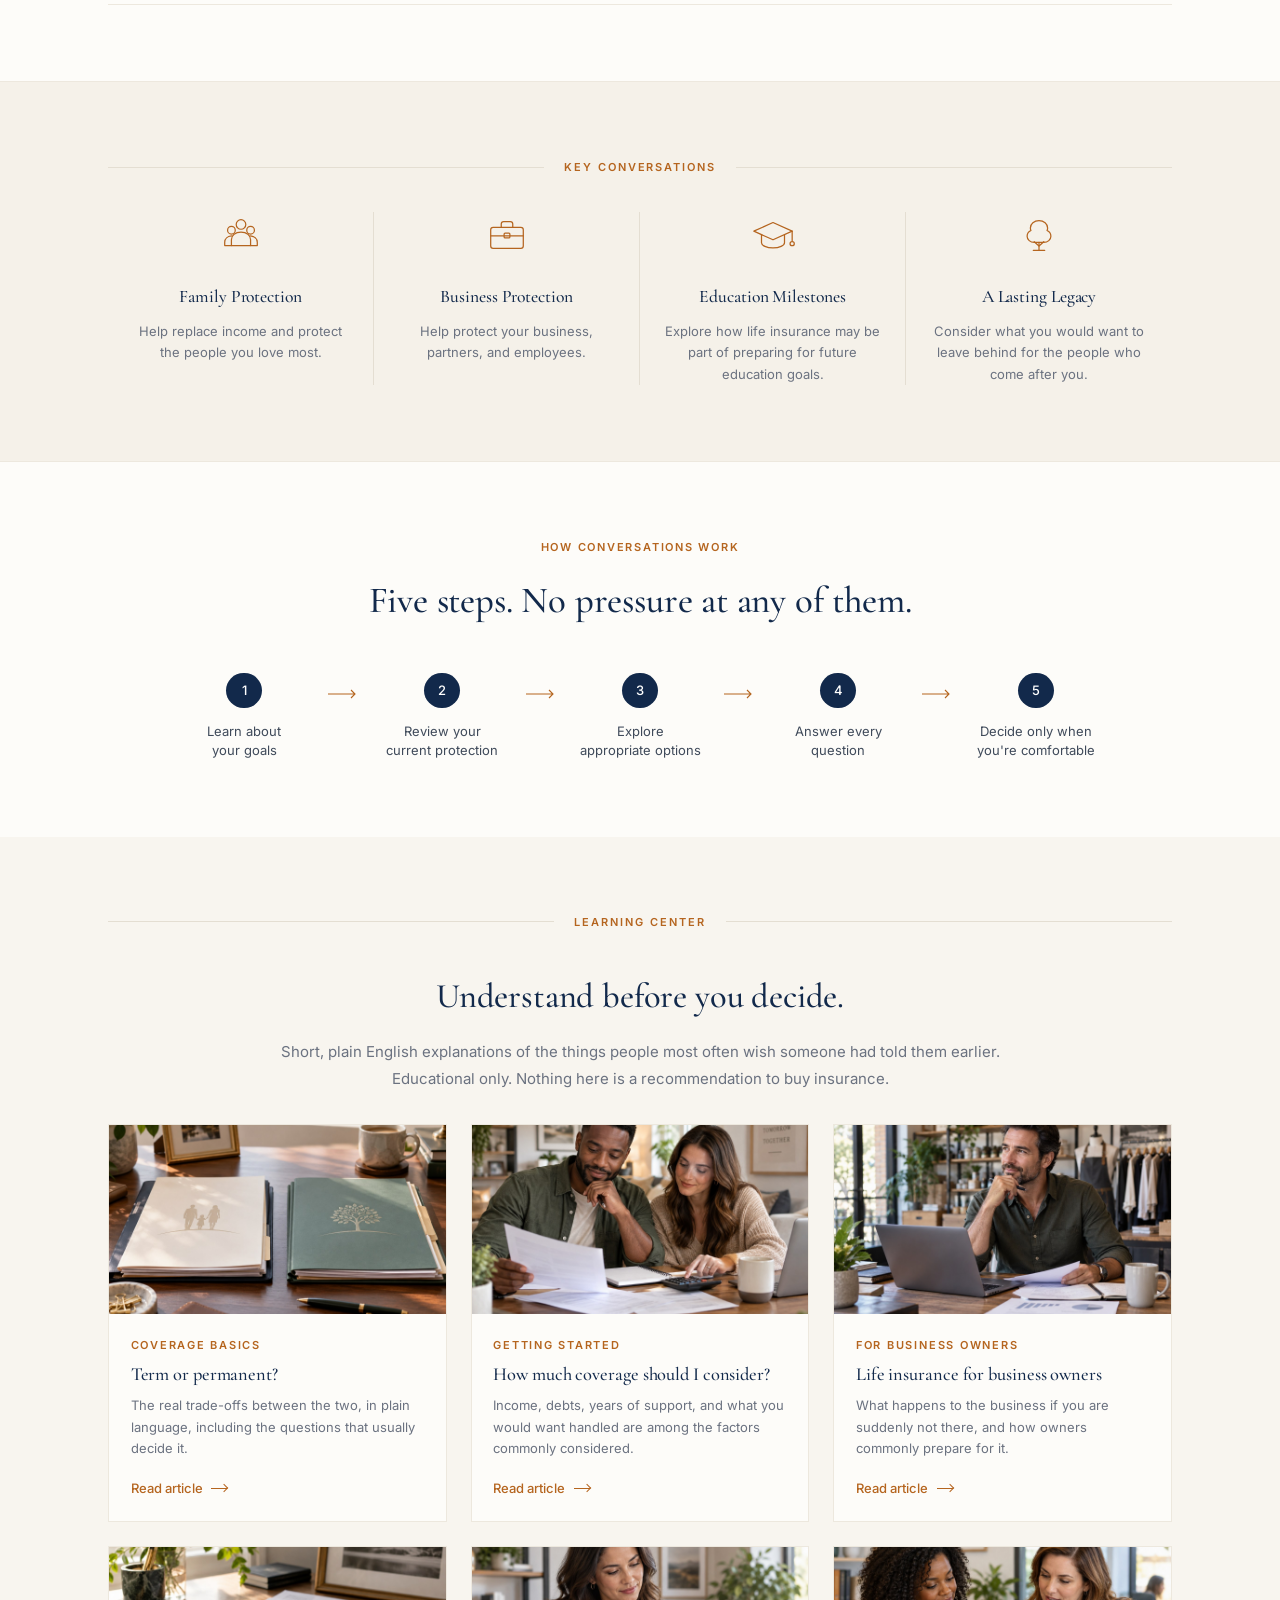
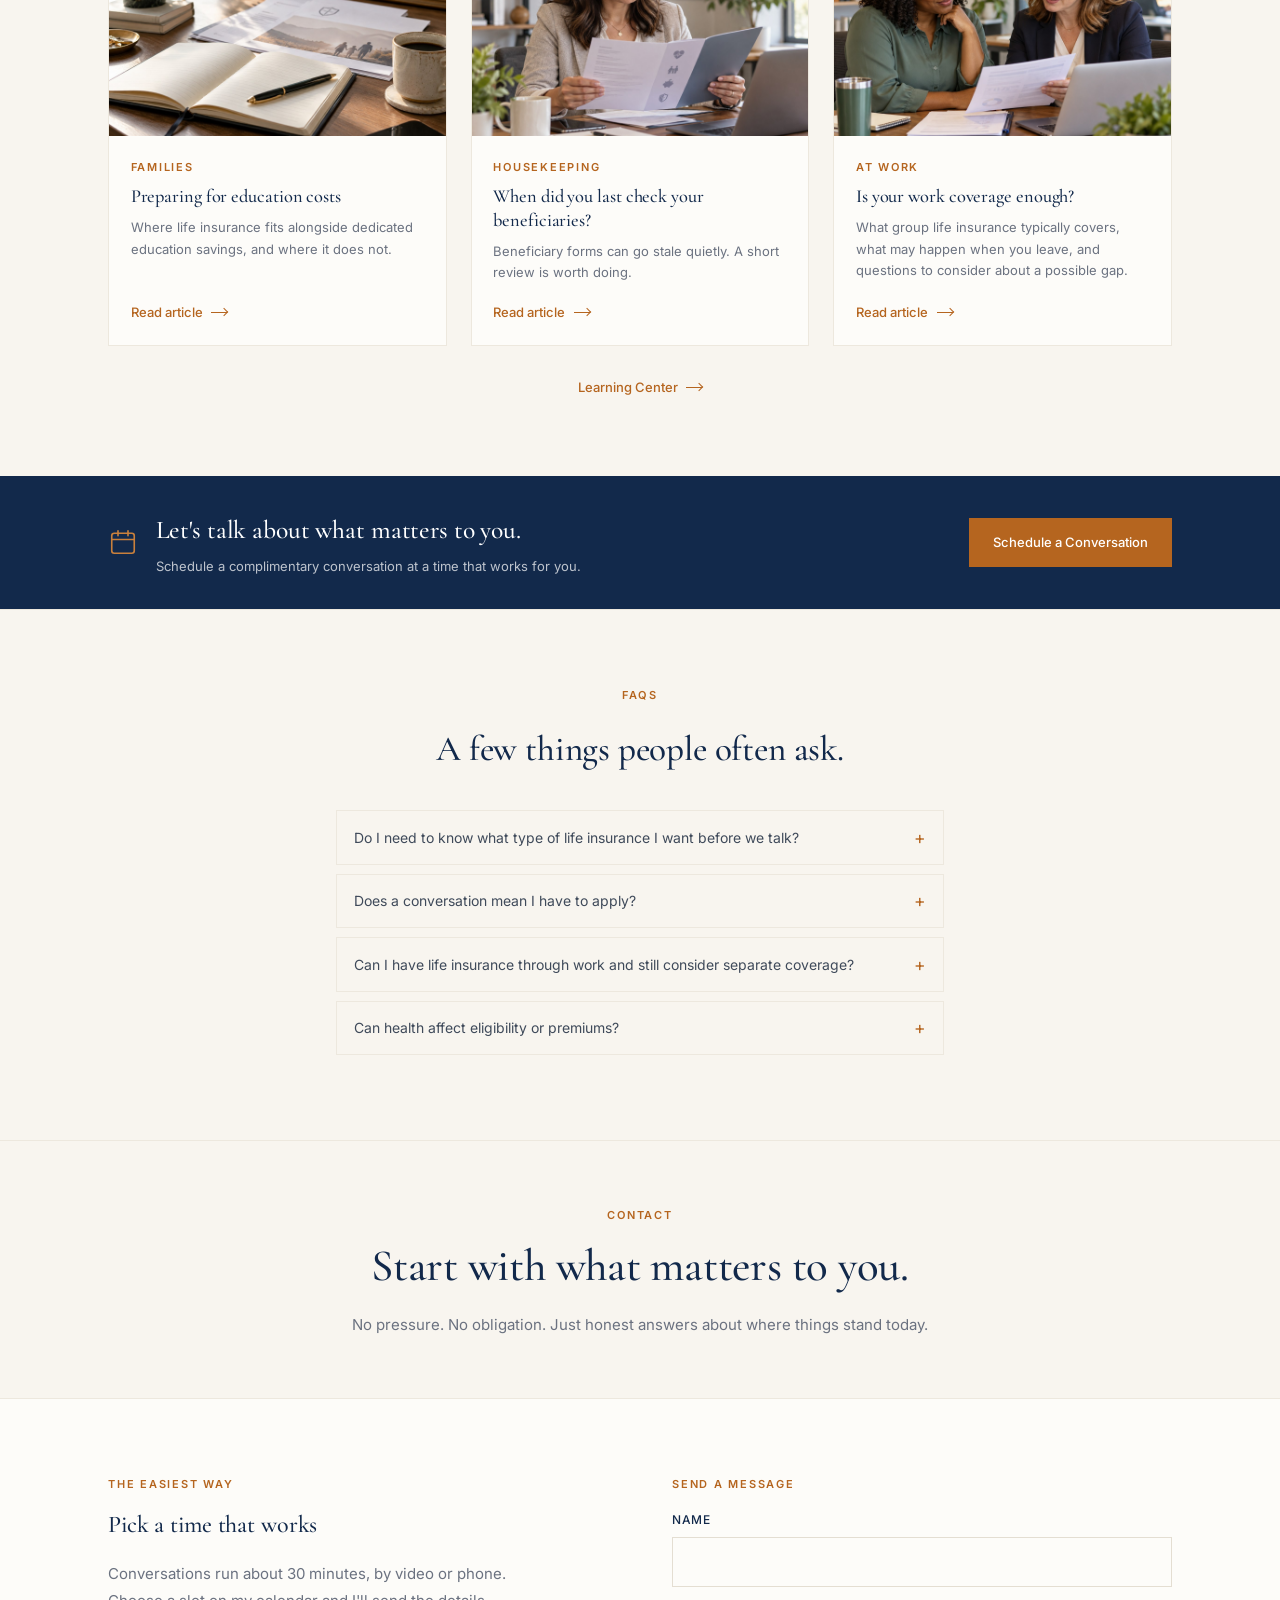
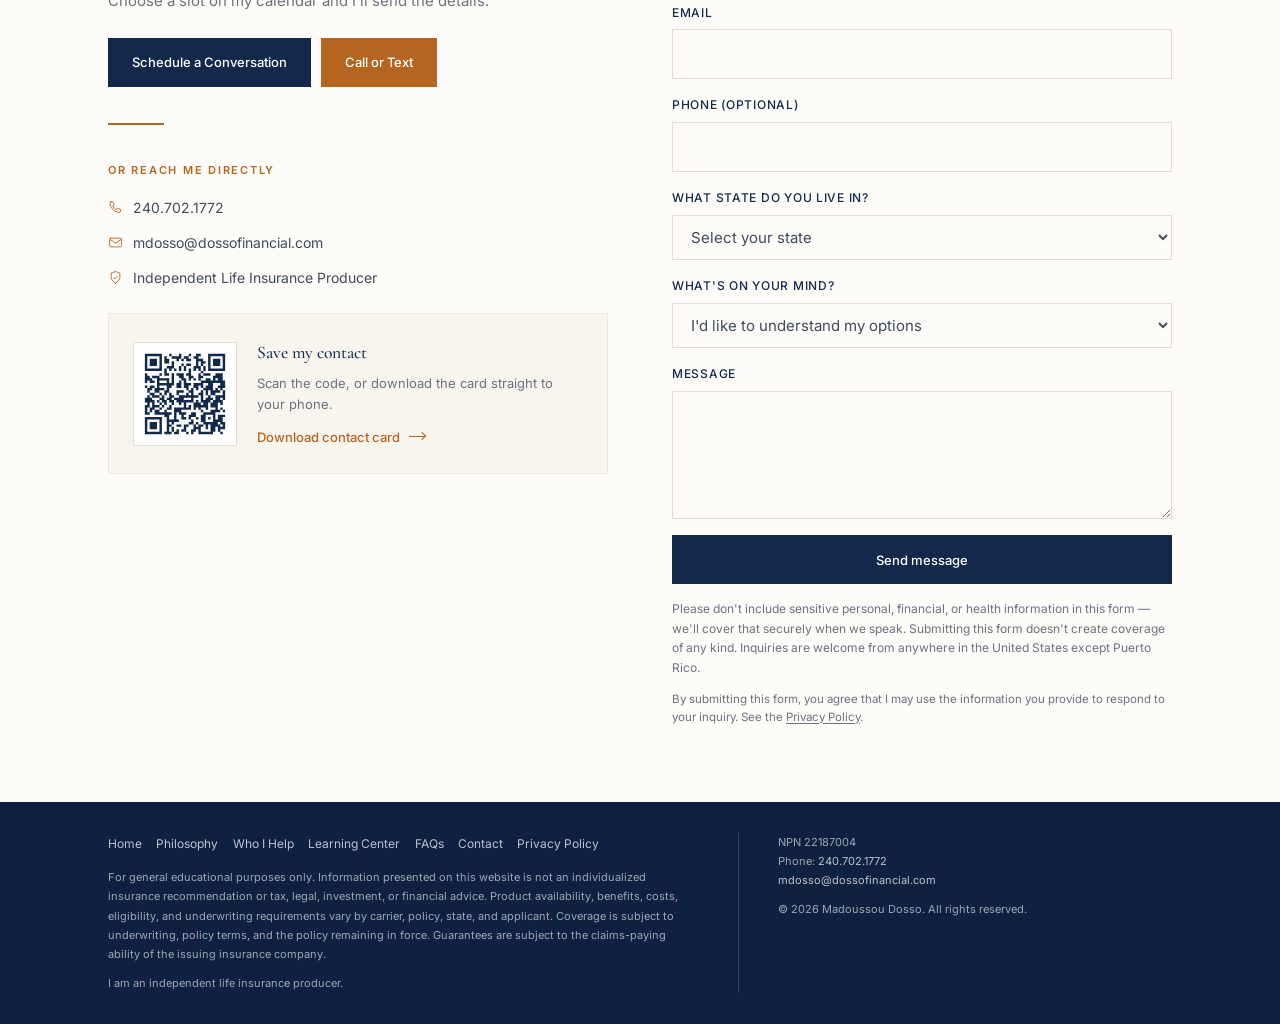
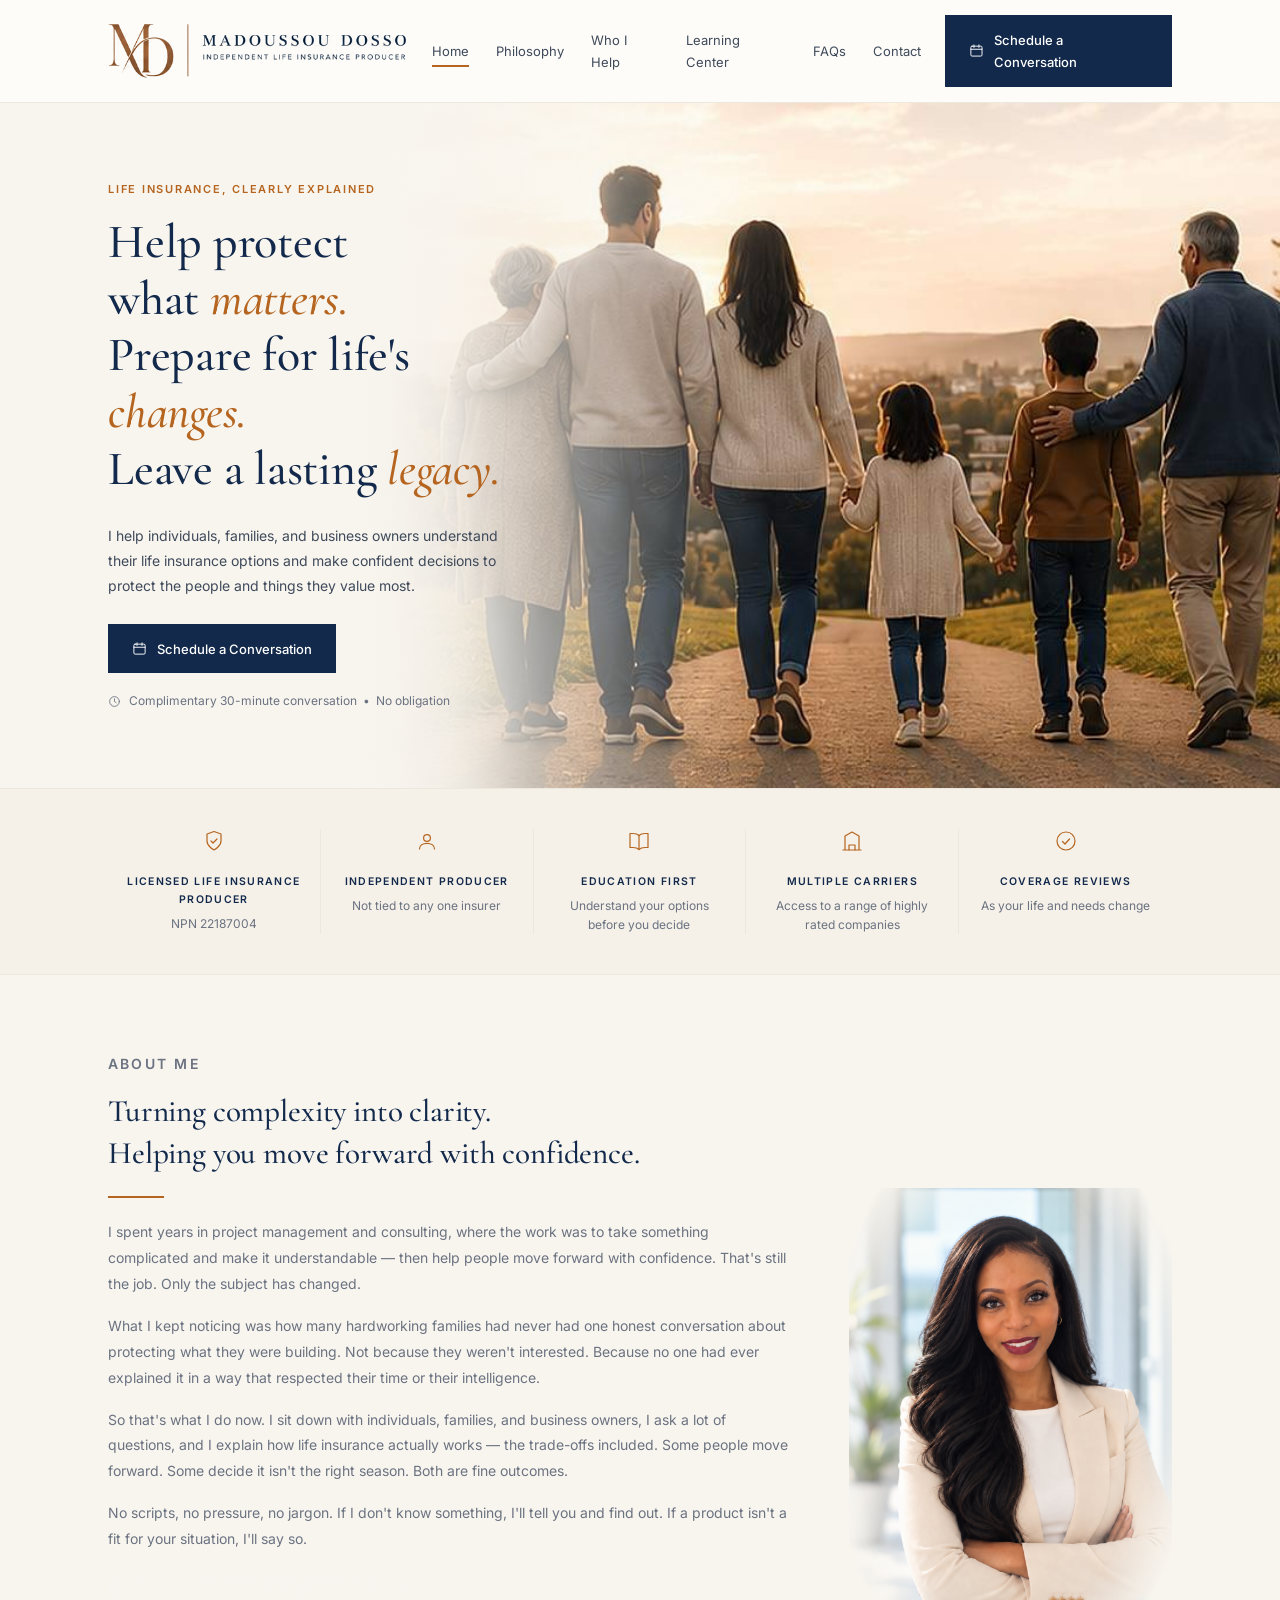
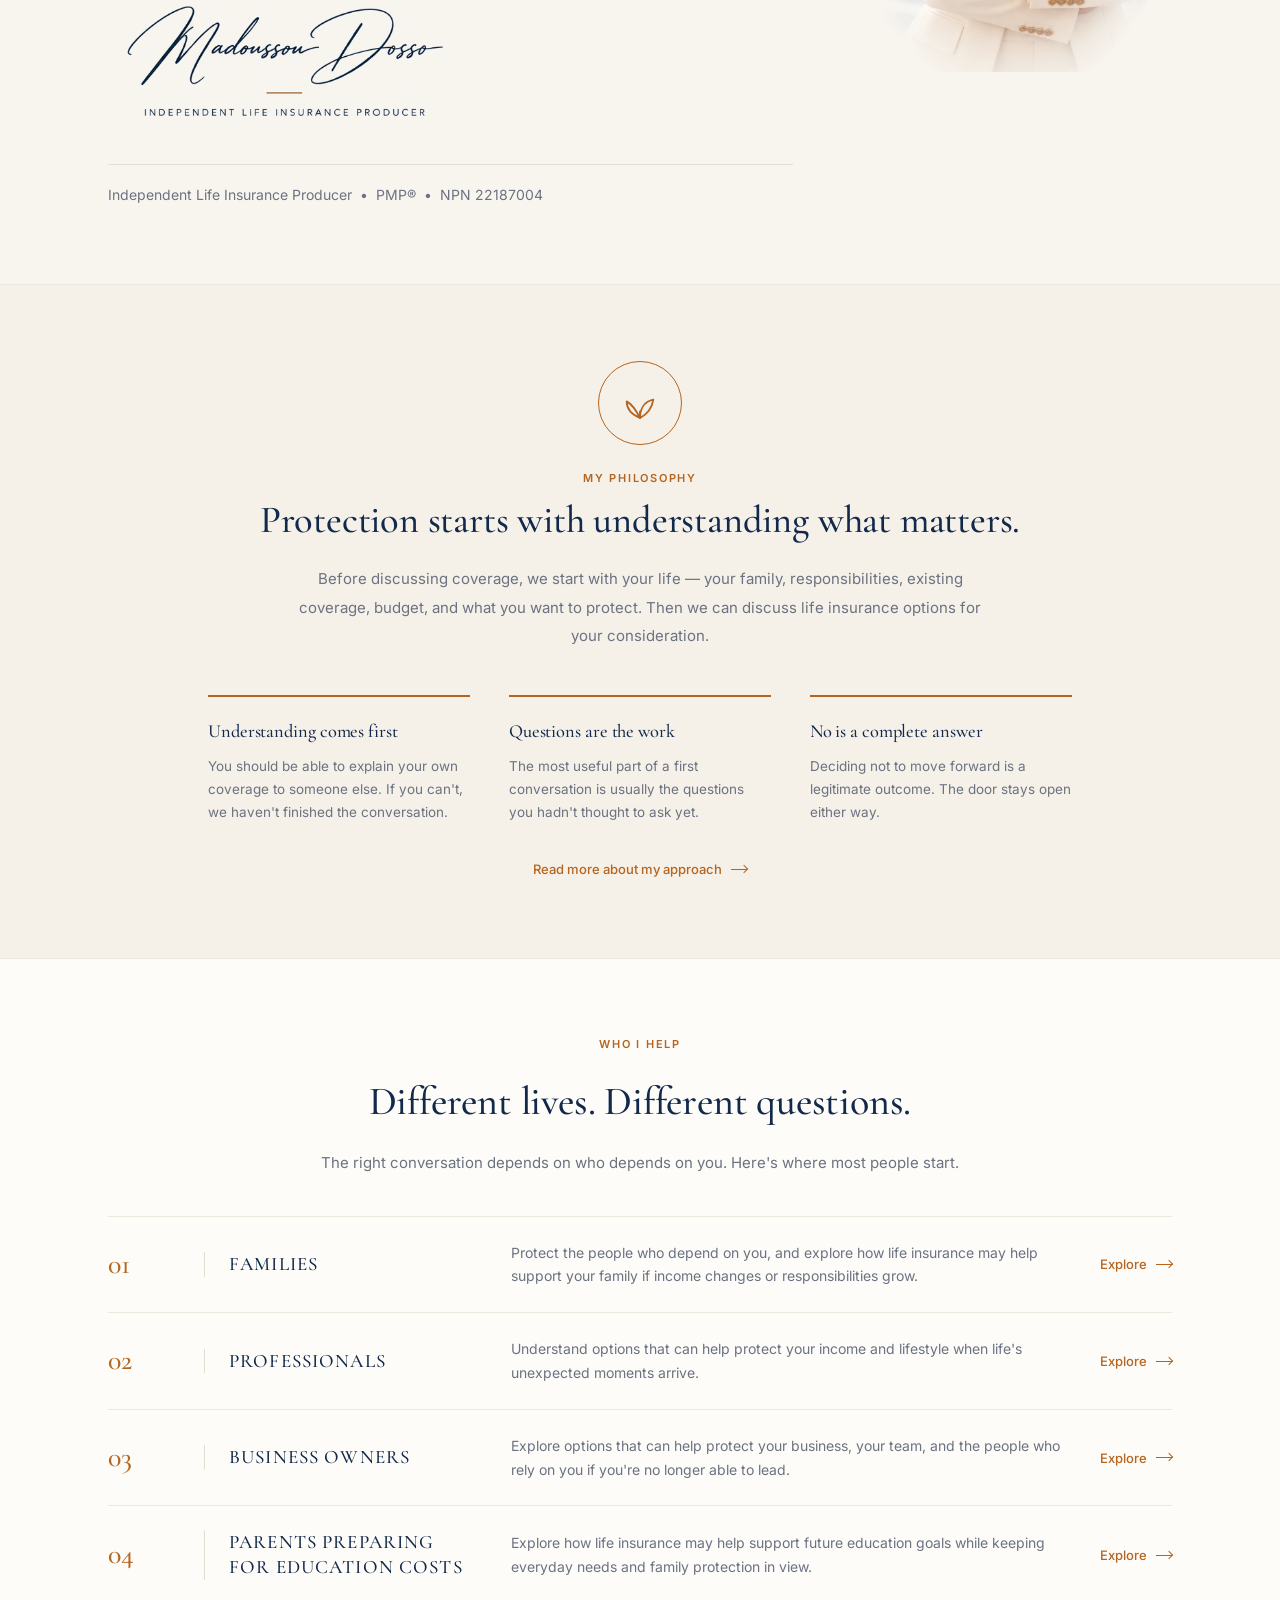
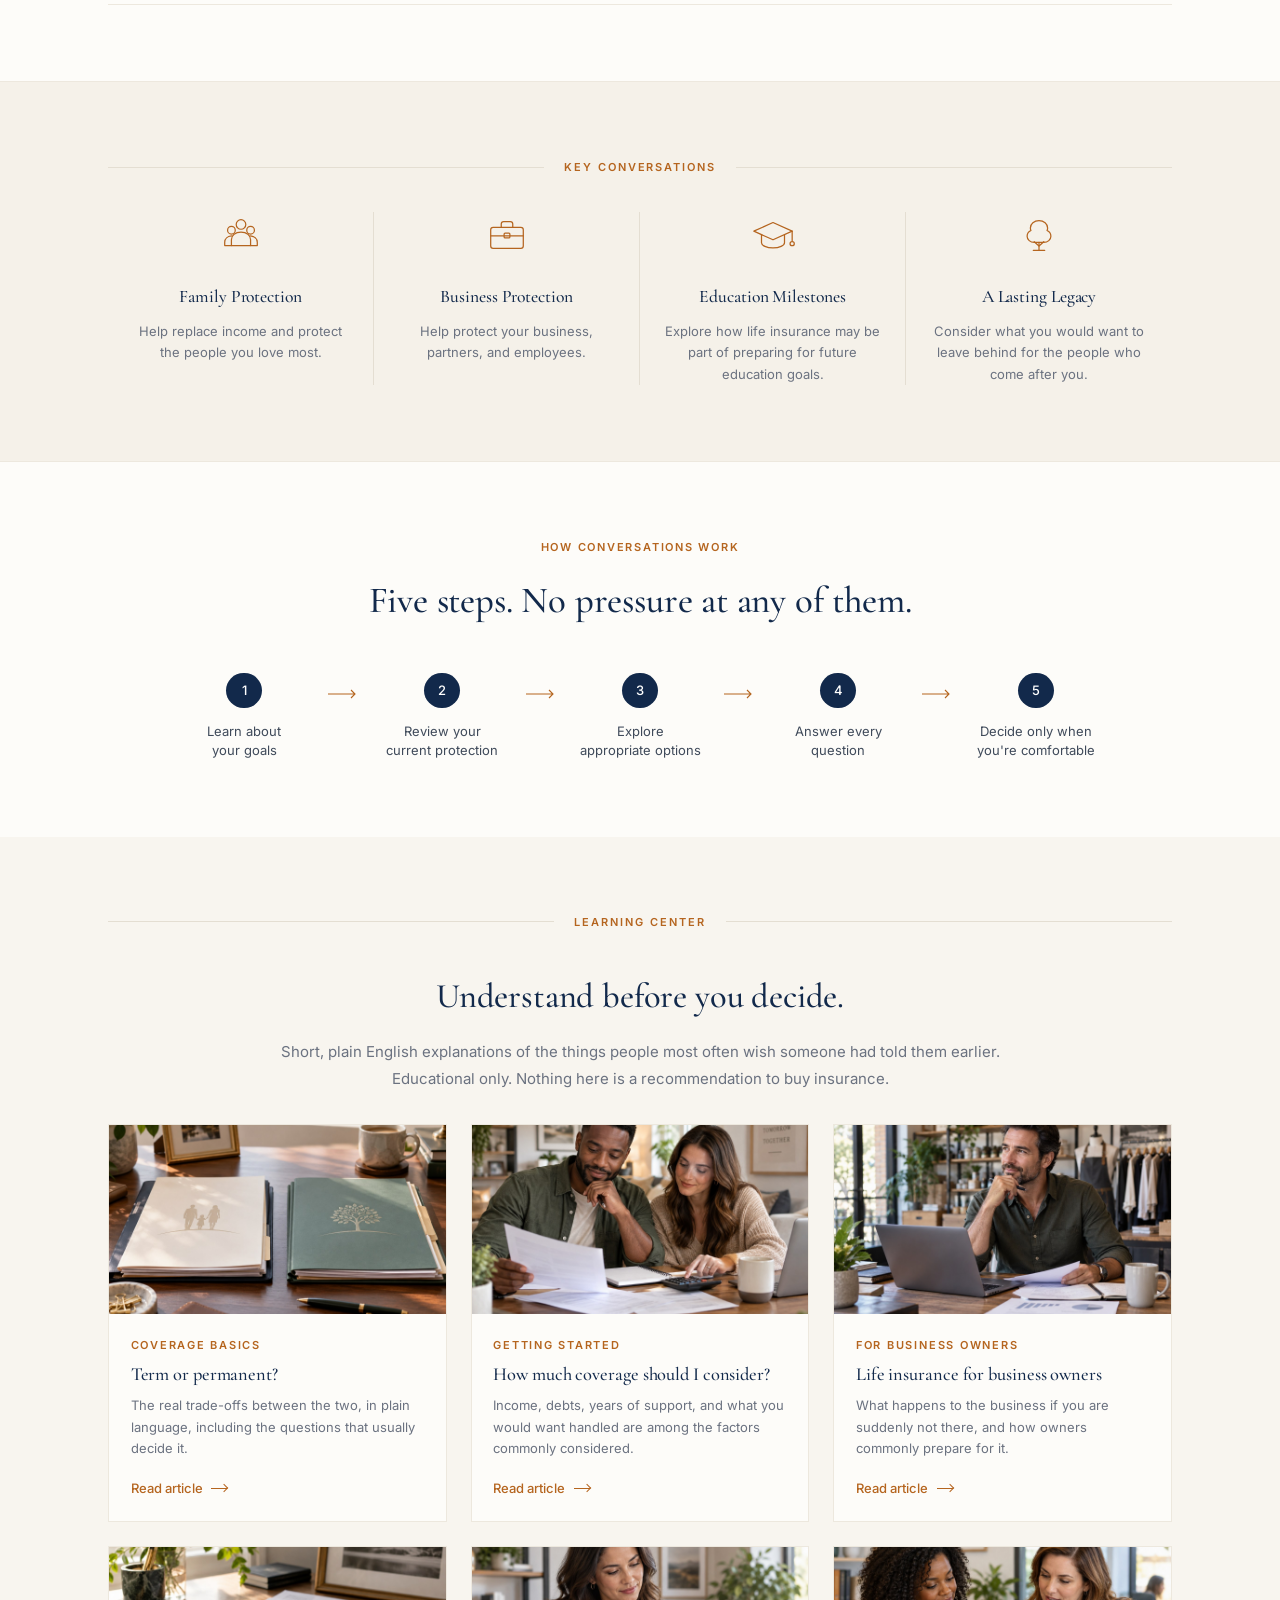
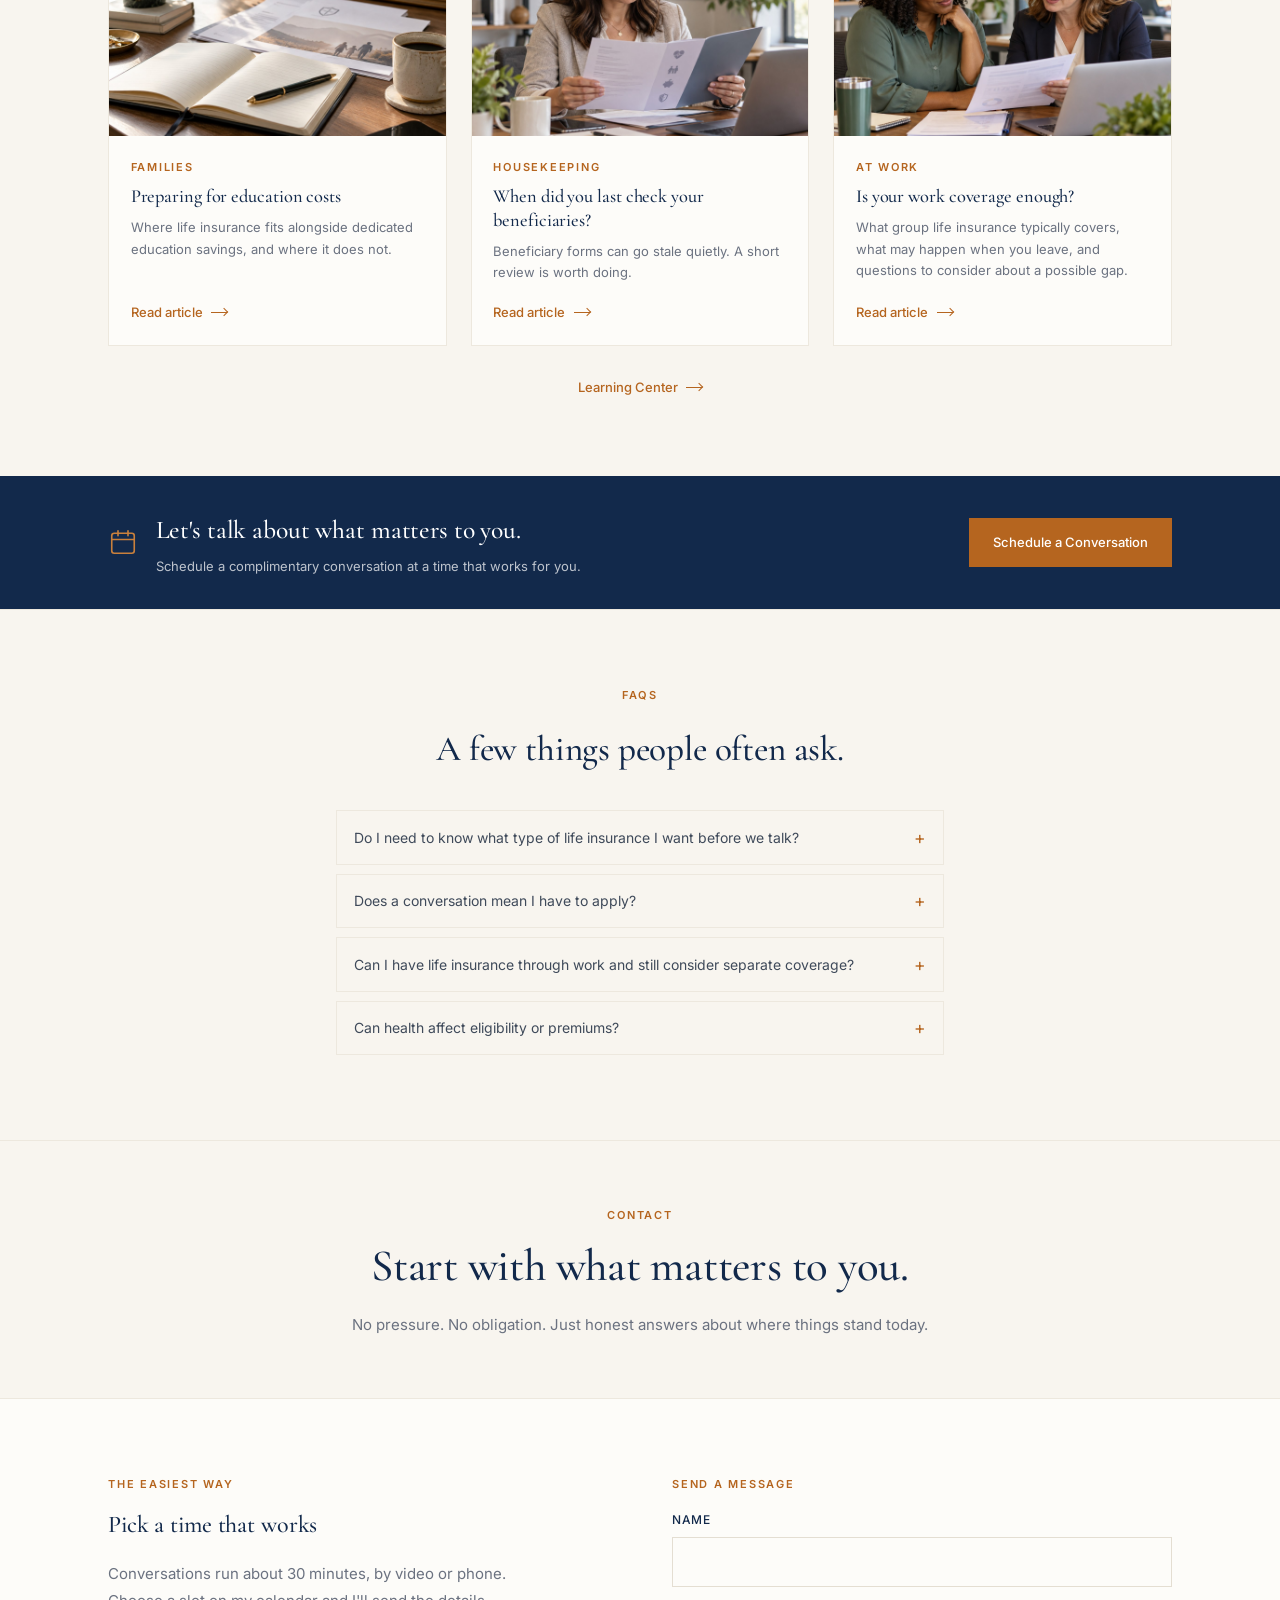
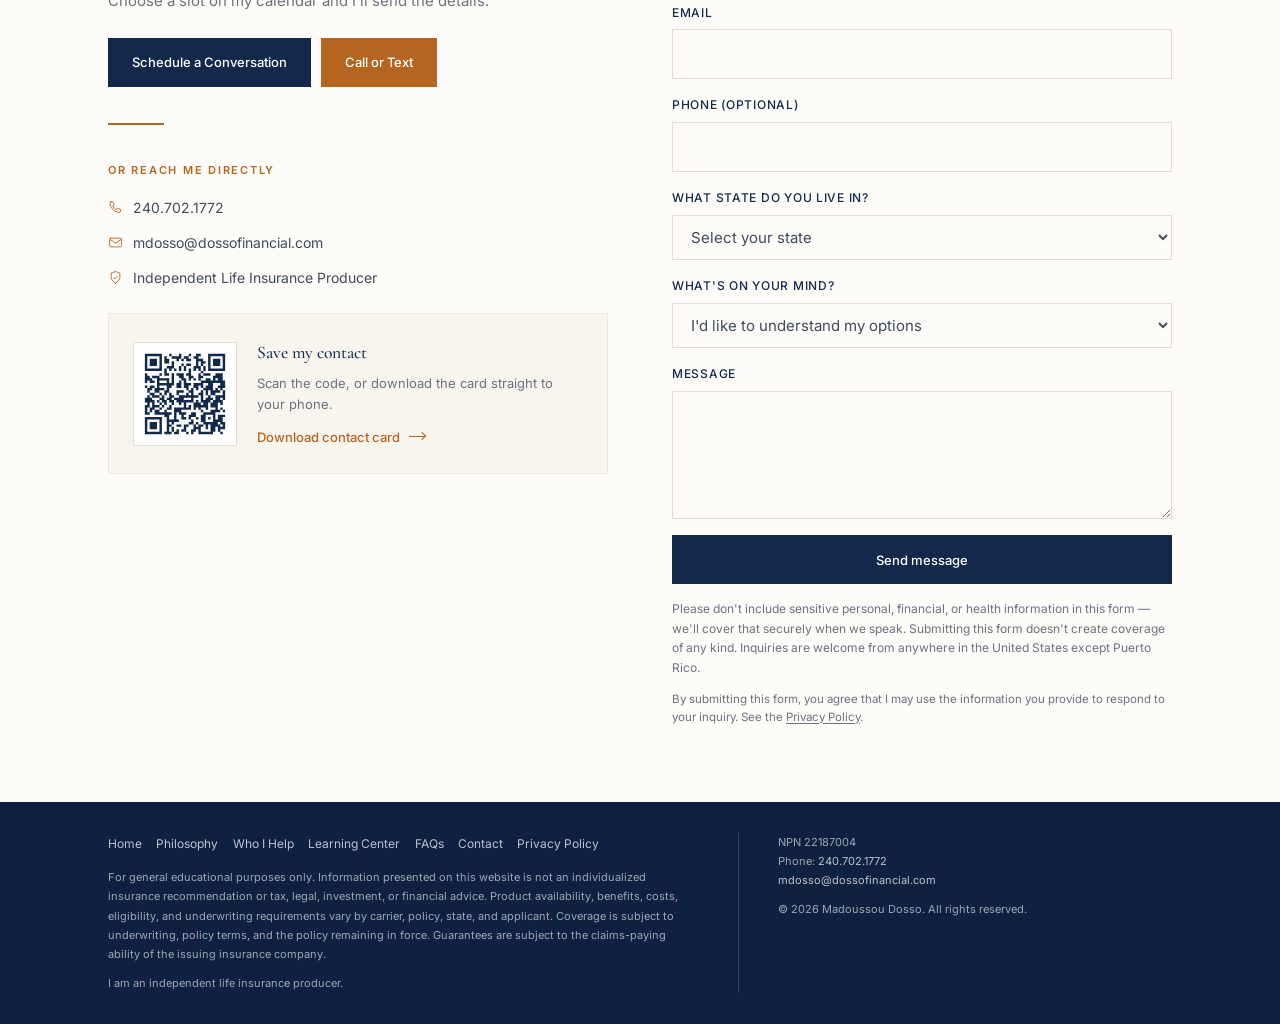
